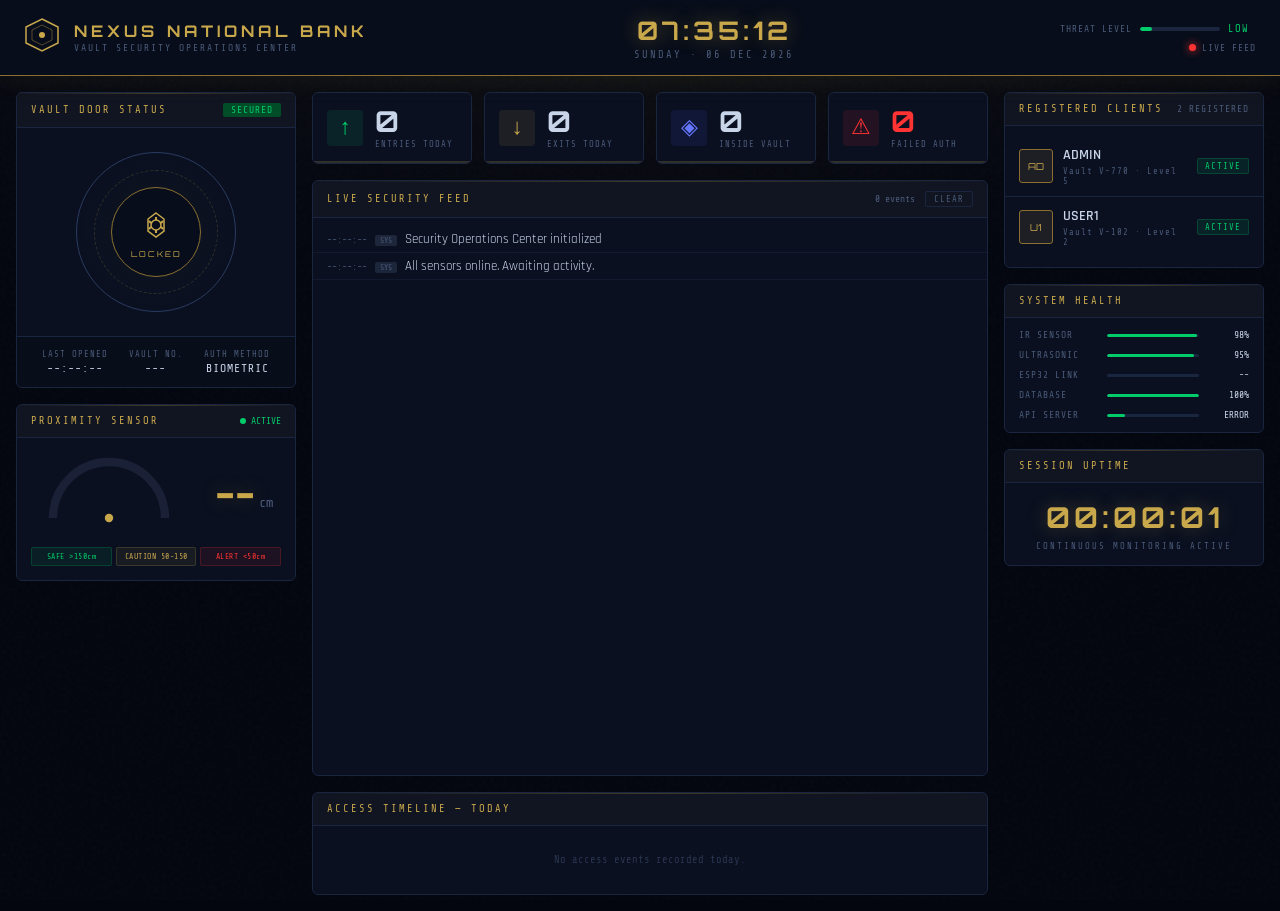
==== templates/index.html @ a5b6f678 "code after the all working" ====
<!-- <!DOCTYPE html>
<html lang="en">
<head>
  <meta charset="UTF-8">
  <meta name="viewport" content="width=device-width, initial-scale=1.0, maximum-scale=1.0, user-scalable=no">
  <title>Vault Security Terminal</title>
  <link rel="stylesheet" href="/static/style.css">
</head>
<body>
  <header>
    <h1>VAULT-OS SECURITY SYSTEM</h1>
    <div class="status-indicator" id="sysStatus">SYSTEM SECURE</div>
  </header>
  
  <div class="main-container">
    <div class="radar-box">
      <div class="radar-text">APPROACH DISTANCE</div>
      <div class="distance-display" id="distance">-- cm</div>
      <div class="radar-line"></div>
    </div>

    <div class="log-container">
      <div class="log-header">LIVE SECURITY LOG</div>
      <div class="log-window" id="logWindow">
        <p class="log-entry system">[SYSTEM] Terminal initialized...</p>
        <p class="log-entry system">[SYSTEM] Awaiting biometric input...</p>
      </div>
    </div>
  </div>

  <div id="authModal" class="modal">
    <div class="modal-content" id="modalBox">
      <div class="scan-line"></div>
      <h2 class="alert-text">BIOMETRIC TRIGGERED</h2>
      <p class="sub-text">IDENTITY VERIFICATION REQUIRED</p>
      <input type="text" id="clientId" placeholder="CLIENT ID" autocomplete="off">
      <input type="password" id="clientPass" placeholder="PASSWORD" autocomplete="off">
      <button onclick="attemptLogin()" id="authBtn">AUTHORIZE</button>
      <div id="statusMsg" class="msg"></div>
    </div>
  </div>

  <script src="/static/script.js"></script>
</body>
</html> -->

<!DOCTYPE html>
<html lang="en">
<head>
  <meta charset="UTF-8">
  <meta name="viewport" content="width=device-width, initial-scale=1.0, maximum-scale=1.0, user-scalable=no">
  <title>NEXUS VAULT — Security Operations Center</title>
  <link rel="preconnect" href="https://fonts.googleapis.com">
  <link href="https://fonts.googleapis.com/css2?family=Share+Tech+Mono&family=Rajdhani:wght@400;500;600;700&family=Orbitron:wght@400;700;900&display=swap" rel="stylesheet">
  <link rel="stylesheet" href="/static/style.css">
</head>
<body>
  <div class="noise-overlay"></div>

  <header>
    <div class="header-left">
      <div class="logo-mark">
        <svg width="36" height="36" viewBox="0 0 36 36"><polygon points="18,2 34,10 34,26 18,34 2,26 2,10" fill="none" stroke="#c9a84c" stroke-width="1.5"/><polygon points="18,8 28,13 28,23 18,28 8,23 8,13" fill="none" stroke="#c9a84c" stroke-width="0.8" opacity="0.5"/><circle cx="18" cy="18" r="3" fill="#c9a84c"/></svg>
      </div>
      <div>
        <div class="bank-name">NEXUS NATIONAL BANK</div>
        <div class="system-label">VAULT SECURITY OPERATIONS CENTER</div>
      </div>
    </div>
    <div class="header-center">
      <div class="clock-display" id="clockDisplay">00:00:00</div>
      <div class="date-display" id="dateDisplay">---</div>
    </div>
    <div class="header-right">
      <div class="threat-level">
        <span class="threat-label">THREAT LEVEL</span>
        <div class="threat-bar">
          <div class="threat-fill" id="threatFill"></div>
        </div>
        <span class="threat-text" id="threatText">LOW</span>
      </div>
      <div class="connection-status">
        <span class="conn-dot" id="connDot"></span>
        <span class="conn-label">LIVE FEED</span>
      </div>
    </div>
  </header>

  <div class="grid-layout">

    <!-- LEFT COLUMN -->
    <div class="left-col">

      <!-- Vault Door Status -->
      <div class="panel vault-status-panel">
        <div class="panel-header">
          <span class="panel-title">VAULT DOOR STATUS</span>
          <span class="panel-badge" id="vaultBadge">SECURED</span>
        </div>
        <div class="vault-visual">
          <div class="vault-ring outer-ring">
            <div class="vault-ring mid-ring">
              <div class="vault-ring inner-ring">
                <div class="vault-core" id="vaultCore">
                  <svg width="40" height="40" viewBox="0 0 40 40" id="vaultIcon">
                    <path d="M20 8 L28 14 L28 26 L20 32 L12 26 L12 14 Z" fill="none" stroke="currentColor" stroke-width="1.5"/>
                    <circle cx="20" cy="20" r="5" fill="none" stroke="currentColor" stroke-width="1.5"/>
                    <line x1="20" y1="15" x2="20" y2="12" stroke="currentColor" stroke-width="2"/>
                    <line x1="25" y1="18" x2="27" y2="16" stroke="currentColor" stroke-width="2"/>
                    <line x1="25" y1="22" x2="27" y2="24" stroke="currentColor" stroke-width="2"/>
                    <line x1="20" y1="25" x2="20" y2="28" stroke="currentColor" stroke-width="2"/>
                    <line x1="15" y1="22" x2="13" y2="24" stroke="currentColor" stroke-width="2"/>
                    <line x1="15" y1="18" x2="13" y2="16" stroke="currentColor" stroke-width="2"/>
                  </svg>
                  <div class="vault-status-text" id="vaultStatusText">LOCKED</div>
                </div>
              </div>
            </div>
          </div>
        </div>
        <div class="vault-detail-row">
          <div class="vault-detail">
            <span class="vd-label">LAST OPENED</span>
            <span class="vd-value" id="lastOpened">--:--:--</span>
          </div>
          <div class="vault-detail">
            <span class="vd-label">VAULT NO.</span>
            <span class="vd-value" id="vaultNo">---</span>
          </div>
          <div class="vault-detail">
            <span class="vd-label">AUTH METHOD</span>
            <span class="vd-value">BIOMETRIC</span>
          </div>
        </div>
      </div>

      <!-- Proximity Sensor -->
      <div class="panel proximity-panel">
        <div class="panel-header">
          <span class="panel-title">PROXIMITY SENSOR</span>
          <span class="sensor-live"><span class="pulse-dot"></span>ACTIVE</span>
        </div>
        <div class="proximity-display">
          <div class="proximity-arc-wrap">
            <svg viewBox="0 0 200 120" class="arc-svg">
              <defs>
                <linearGradient id="arcGrad" x1="0%" y1="0%" x2="100%" y2="0%">
                  <stop offset="0%" stop-color="#00ff88"/>
                  <stop offset="60%" stop-color="#c9a84c"/>
                  <stop offset="100%" stop-color="#ff3333"/>
                </linearGradient>
              </defs>
              <path d="M 20 100 A 80 80 0 0 1 180 100" fill="none" stroke="#1a2035" stroke-width="12"/>
              <path d="M 20 100 A 80 80 0 0 1 180 100" fill="none" stroke="url(#arcGrad)" stroke-width="12" stroke-dasharray="251" stroke-dashoffset="251" id="arcProgress" style="transition: stroke-dashoffset 0.5s ease;"/>
              <circle cx="100" cy="100" r="6" fill="#c9a84c" id="arcNeedle" style="transform-origin: 100px 100px; transform: rotate(-90deg); transition: transform 0.5s ease;"/>
            </svg>
          </div>
          <div class="distance-readout">
            <div class="dist-value" id="distance">--</div>
            <div class="dist-unit">cm</div>
          </div>
        </div>
        <div class="proximity-zones">
          <div class="zone zone-safe">SAFE &gt;150cm</div>
          <div class="zone zone-caution">CAUTION 50-150</div>
          <div class="zone zone-alert">ALERT &lt;50cm</div>
        </div>
      </div>
    </div>

    <!-- CENTER COLUMN -->
    <div class="center-col">

      <!-- Stats Row -->
      <div class="stats-row">
        <div class="stat-card">
          <div class="stat-icon entry-icon">↑</div>
          <div class="stat-body">
            <div class="stat-value" id="entryCount">0</div>
            <div class="stat-label">ENTRIES TODAY</div>
          </div>
        </div>
        <div class="stat-card">
          <div class="stat-icon exit-icon">↓</div>
          <div class="stat-body">
            <div class="stat-value" id="exitCount">0</div>
            <div class="stat-label">EXITS TODAY</div>
          </div>
        </div>
        <div class="stat-card">
          <div class="stat-icon people-icon">◈</div>
          <div class="stat-body">
            <div class="stat-value" id="peopleInside">0</div>
            <div class="stat-label">INSIDE VAULT</div>
          </div>
        </div>
        <div class="stat-card">
          <div class="stat-icon attempt-icon">⚠</div>
          <div class="stat-body">
            <div class="stat-value alert-val" id="failedToday">0</div>
            <div class="stat-label">FAILED AUTH</div>
          </div>
        </div>
      </div>

      <!-- Live Security Log -->
      <div class="panel log-panel">
        <div class="panel-header">
          <span class="panel-title">LIVE SECURITY FEED</span>
          <div class="log-controls">
            <span class="log-count" id="logCount">0 events</span>
            <button class="clear-btn" onclick="clearLog()">CLEAR</button>
          </div>
        </div>
        <div class="log-window" id="logWindow">
          <div class="log-entry system">
            <span class="log-time">--:--:--</span>
            <span class="log-tag sys-tag">SYS</span>
            <span class="log-msg">Security Operations Center initialized</span>
          </div>
          <div class="log-entry system">
            <span class="log-time">--:--:--</span>
            <span class="log-tag sys-tag">SYS</span>
            <span class="log-msg">All sensors online. Awaiting activity.</span>
          </div>
        </div>
      </div>

      <!-- Activity Timeline -->
      <div class="panel timeline-panel">
        <div class="panel-header">
          <span class="panel-title">ACCESS TIMELINE — TODAY</span>
        </div>
        <div class="timeline" id="timeline">
          <div class="timeline-empty">No access events recorded today.</div>
        </div>
      </div>
    </div>

    <!-- RIGHT COLUMN -->
    <div class="right-col">

      <!-- Authorized Clients -->
      <div class="panel clients-panel">
        <div class="panel-header">
          <span class="panel-title">REGISTERED CLIENTS</span>
          <span class="online-count"><span id="onlineClients">2</span> REGISTERED</span>
        </div>
        <div class="client-list">
          <div class="client-row">
            <div class="client-avatar">AD</div>
            <div class="client-info">
              <div class="client-name">ADMIN</div>
              <div class="client-meta">Vault V-770 · Level 5</div>
            </div>
            <div class="client-status status-active">ACTIVE</div>
          </div>
          <div class="client-row">
            <div class="client-avatar">U1</div>
            <div class="client-info">
              <div class="client-name">USER1</div>
              <div class="client-meta">Vault V-102 · Level 2</div>
            </div>
            <div class="client-status status-active">ACTIVE</div>
          </div>
        </div>
      </div>

      <!-- System Health -->
      <div class="panel health-panel">
        <div class="panel-header">
          <span class="panel-title">SYSTEM HEALTH</span>
        </div>
        <div class="health-list">
          <div class="health-row">
            <span class="health-label">IR SENSOR</span>
            <div class="health-bar-wrap"><div class="health-bar" style="width:98%"></div></div>
            <span class="health-val">98%</span>
          </div>
          <div class="health-row">
            <span class="health-label">ULTRASONIC</span>
            <div class="health-bar-wrap"><div class="health-bar" style="width:95%"></div></div>
            <span class="health-val">95%</span>
          </div>
          <div class="health-row">
            <span class="health-label">ESP32 LINK</span>
            <div class="health-bar-wrap"><div class="health-bar" id="esp32Bar" style="width:0%"></div></div>
            <span class="health-val" id="esp32Val">--</span>
          </div>
          <div class="health-row">
            <span class="health-label">DATABASE</span>
            <div class="health-bar-wrap"><div class="health-bar" style="width:100%"></div></div>
            <span class="health-val">100%</span>
          </div>
          <div class="health-row">
            <span class="health-label">API SERVER</span>
            <div class="health-bar-wrap"><div class="health-bar" id="apiBar" style="width:100%"></div></div>
            <span class="health-val" id="apiVal">ONLINE</span>
          </div>
        </div>
      </div>

      <!-- Uptime -->
      <div class="panel uptime-panel">
        <div class="panel-header">
          <span class="panel-title">SESSION UPTIME</span>
        </div>
        <div class="uptime-display" id="uptimeDisplay">00:00:00</div>
        <div class="uptime-sub">CONTINUOUS MONITORING ACTIVE</div>
      </div>
    </div>
  </div>

  <!-- AUTH MODAL -->
  <div id="authModal" class="modal-overlay">
    <div class="modal-frame" id="modalBox">
      <div class="modal-scan-bar"></div>
      <div class="modal-header-strip">
        <svg width="20" height="20" viewBox="0 0 20 20"><polygon points="10,1 19,5.5 19,14.5 10,19 1,14.5 1,5.5" fill="none" stroke="#ff3333" stroke-width="1"/></svg>
        <span>NEXUS SECURITY — IDENTITY VERIFICATION</span>
      </div>
      <div class="modal-body">
        <div class="biometric-icon" id="biometricIcon">
          <svg width="64" height="64" viewBox="0 0 64 64">
            <circle cx="32" cy="20" r="10" fill="none" stroke="#ff3333" stroke-width="1.5"/>
            <path d="M12 56 Q12 40 32 40 Q52 40 52 56" fill="none" stroke="#ff3333" stroke-width="1.5"/>
            <circle cx="32" cy="20" r="3" fill="#ff3333" opacity="0.5"/>
            <path d="M18 8 Q32 2 46 8" fill="none" stroke="#ff3333" stroke-width="1" stroke-dasharray="3,2" opacity="0.6"/>
          </svg>
          <div class="biometric-pulse"></div>
        </div>
        <h2 class="modal-title">BIOMETRIC ALERT</h2>
        <p class="modal-subtitle">UNAUTHORIZED PROXIMITY DETECTED<br>CREDENTIAL VERIFICATION REQUIRED</p>
        <div class="input-group">
          <label class="input-label">CLIENT IDENTIFIER</label>
          <input type="text" id="clientId" placeholder="Enter your ID" autocomplete="off" class="auth-input">
        </div>
        <div class="input-group">
          <label class="input-label">SECURITY PASSPHRASE</label>
          <input type="password" id="clientPass" placeholder="Enter password" autocomplete="off" class="auth-input">
        </div>
        <button onclick="attemptLogin()" id="authBtn" class="auth-btn">
          <span id="authBtnText">AUTHORIZE ACCESS</span>
        </button>
        <div id="statusMsg" class="status-msg"></div>
        <div class="attempt-indicator" id="attemptIndicator">
          <span class="attempt-pip active"></span>
          <span class="attempt-pip active"></span>
          <span class="attempt-pip active"></span>
        </div>
      </div>
    </div>
  </div>

  <script src="/static/script.js"></script>
</body>
</html>
---- static/style.css ----
/* :root { --bg: #050914; --panel: #0d1527; --accent: #00ff88; --alert: #ff3333; --text: #e2e8f0; --dim: #64748b; }
body { margin: 0; background-color: var(--bg); color: var(--text); font-family: 'Courier New', Courier, monospace; overflow-x: hidden; }

header { border-bottom: 1px solid var(--accent); padding: 15px; text-align: center; background: #000; box-shadow: 0 0 15px rgba(0,255,136,0.2); }
h1 { color: var(--accent); margin: 0; font-size: 1.2rem; letter-spacing: 3px; }
.status-indicator { font-size: 0.8rem; color: var(--accent); margin-top: 5px; font-weight: bold; }

.main-container { padding: 20px; display: flex; flex-direction: column; gap: 20px; }

.radar-box { background: var(--panel); border: 1px solid #1e293b; border-radius: 8px; padding: 20px; text-align: center; position: relative; overflow: hidden; }
.radar-text { color: var(--dim); font-size: 0.9rem; letter-spacing: 2px; }
.distance-display { font-size: 3rem; color: #fff; text-shadow: 0 0 10px var(--accent); margin: 10px 0; font-weight: bold; }
.radar-line { width: 100%; height: 2px; background: var(--accent); position: absolute; bottom: 0; left: 0; opacity: 0.5; animation: scan 2s linear infinite; }
@keyframes scan { 0% { transform: translateY(-100px); opacity: 0; } 50% { opacity: 0.8; } 100% { transform: translateY(0); opacity: 0; } }

.log-container { background: #000; border: 1px solid #1e293b; border-radius: 8px; display: flex; flex-direction: column; height: 250px; }
.log-header { background: #1e293b; padding: 10px; font-size: 0.8rem; font-weight: bold; color: #fff; letter-spacing: 1px; }
.log-window { padding: 10px; overflow-y: auto; flex-grow: 1; font-size: 0.85rem; display: flex; flex-direction: column; gap: 5px; scroll-behavior: smooth; }
.log-entry { margin: 0; }
.log-entry.system { color: var(--dim); }
.log-entry.alert { color: var(--alert); }
.log-entry.success { color: var(--accent); }

.modal { display: none; position: fixed; top: 0; left: 0; width: 100%; height: 100%; background: rgba(5, 9, 20, 0.95); z-index: 100; backdrop-filter: blur(8px); }
.modal-content { position: absolute; top: 50%; left: 50%; transform: translate(-50%, -50%); width: 85%; max-width: 350px; background: var(--panel); padding: 30px; border: 1px solid var(--alert); box-shadow: 0 0 30px rgba(255, 51, 51, 0.3); text-align: center; overflow: hidden; }
.scan-line { width: 100%; height: 5px; background: var(--alert); position: absolute; top: 0; left: 0; opacity: 0.5; animation: scan 3s linear infinite; }

.alert-text { color: var(--alert); margin-top: 0; letter-spacing: 2px; }
.sub-text { color: var(--dim); font-size: 0.8rem; margin-bottom: 20px; }

input { width: 90%; padding: 12px; margin: 8px 0; background: #000; color: var(--accent); border: 1px solid var(--dim); font-family: inherit; text-align: center; letter-spacing: 2px; }
input:focus { outline: none; border-color: var(--accent); box-shadow: 0 0 10px rgba(0,255,136,0.3); }
button { width: 100%; padding: 15px; margin-top: 15px; background: var(--alert); color: #fff; border: none; font-family: inherit; font-weight: bold; font-size: 1.1rem; cursor: pointer; letter-spacing: 2px; transition: 0.2s; }
button:active { transform: scale(0.98); }
.msg { margin-top: 15px; font-weight: bold; font-size: 0.9rem; min-height: 20px; } */
@import url('https://fonts.googleapis.com/css2?family=Share+Tech+Mono&family=Rajdhani:wght@400;500;600;700&family=Orbitron:wght@400;700;900&display=swap');

:root {
  --bg: #03060f;
  --bg2: #070d1a;
  --panel: #0a1020;
  --panel-border: #1a2540;
  --panel-border-bright: #2a3a60;
  --gold: #c9a84c;
  --gold-dim: #8a6f30;
  --gold-glow: rgba(201,168,76,0.15);
  --green: #00cc6a;
  --green-dim: #004d28;
  --red: #ff3333;
  --red-dim: #4d0f0f;
  --text: #c8d4e8;
  --text-dim: #4a5a78;
  --text-muted: #2a3550;
  --mono: 'Share Tech Mono', monospace;
  --display: 'Orbitron', sans-serif;
  --ui: 'Rajdhani', sans-serif;
}

* { box-sizing: border-box; margin: 0; padding: 0; }

body {
  background: var(--bg);
  color: var(--text);
  font-family: var(--ui);
  font-size: 14px;
  min-height: 100vh;
  overflow-x: hidden;
  background-image:
    radial-gradient(ellipse 60% 40% at 50% 0%, rgba(201,168,76,0.04) 0%, transparent 70%),
    linear-gradient(180deg, rgba(201,168,76,0.02) 0%, transparent 30%);
}

.noise-overlay {
  position: fixed; top: 0; left: 0; width: 100%; height: 100%;
  pointer-events: none; z-index: 0; opacity: 0.025;
  background-image: url("data:image/svg+xml,%3Csvg viewBox='0 0 256 256' xmlns='http://www.w3.org/2000/svg'%3E%3Cfilter id='n'%3E%3CfeTurbulence type='fractalNoise' baseFrequency='0.9' numOctaves='4'/%3E%3C/filter%3E%3Crect width='100%25' height='100%25' filter='url(%23n)'/%3E%3C/svg%3E");
}

/* ===== HEADER ===== */
header {
  display: flex; align-items: center; justify-content: space-between;
  padding: 14px 24px;
  background: var(--bg2);
  border-bottom: 1px solid var(--gold-dim);
  position: relative; z-index: 10;
  box-shadow: 0 1px 30px rgba(201,168,76,0.1);
}

.header-left { display: flex; align-items: center; gap: 14px; }

.logo-mark { flex-shrink: 0; }

.bank-name {
  font-family: var(--display);
  font-size: 1rem; font-weight: 700;
  color: var(--gold);
  letter-spacing: 4px;
  line-height: 1.2;
}
.system-label {
  font-family: var(--mono);
  font-size: 0.6rem;
  color: var(--text-dim);
  letter-spacing: 2px;
  margin-top: 2px;
}

.header-center { text-align: center; }
.clock-display {
  font-family: var(--display);
  font-size: 1.6rem; font-weight: 700;
  color: var(--gold);
  letter-spacing: 4px;
  text-shadow: 0 0 20px rgba(201,168,76,0.4);
}
.date-display {
  font-family: var(--mono);
  font-size: 0.65rem; color: var(--text-dim);
  letter-spacing: 2px; margin-top: 3px;
}

.header-right { display: flex; flex-direction: column; align-items: flex-end; gap: 8px; }

.threat-level { display: flex; align-items: center; gap: 8px; }
.threat-label { font-family: var(--mono); font-size: 0.6rem; color: var(--text-dim); letter-spacing: 1px; }
.threat-bar { width: 80px; height: 4px; background: var(--panel-border); border-radius: 2px; overflow: hidden; }
.threat-fill { height: 100%; width: 15%; background: var(--green); border-radius: 2px; transition: width 1s ease, background 1s ease; }
.threat-text { font-family: var(--mono); font-size: 0.65rem; color: var(--green); letter-spacing: 1px; width: 28px; }

.connection-status { display: flex; align-items: center; gap: 6px; }
.conn-dot {
  width: 7px; height: 7px; border-radius: 50%; background: var(--green);
  box-shadow: 0 0 8px var(--green);
  animation: connPulse 2s infinite;
}
.conn-label { font-family: var(--mono); font-size: 0.6rem; color: var(--text-dim); letter-spacing: 1px; }
@keyframes connPulse { 0%,100%{opacity:1} 50%{opacity:0.4} }

/* ===== GRID LAYOUT ===== */
.grid-layout {
  display: grid;
  grid-template-columns: 280px 1fr 260px;
  grid-template-areas: "left center right";
  gap: 16px;
  padding: 16px;
  min-height: calc(100vh - 65px);
  position: relative; z-index: 1;
}
.left-col { grid-area: left; display: flex; flex-direction: column; gap: 16px; }
.center-col { grid-area: center; display: flex; flex-direction: column; gap: 16px; }
.right-col { grid-area: right; display: flex; flex-direction: column; gap: 16px; }

/* ===== PANEL BASE ===== */
.panel {
  background: var(--panel);
  border: 1px solid var(--panel-border);
  border-radius: 6px;
  overflow: hidden;
  position: relative;
}
.panel::before {
  content: '';
  position: absolute; top: 0; left: 0; right: 0; height: 1px;
  background: linear-gradient(90deg, transparent, var(--gold-dim), transparent);
  opacity: 0.4;
}

.panel-header {
  display: flex; align-items: center; justify-content: space-between;
  padding: 10px 14px;
  border-bottom: 1px solid var(--panel-border);
  background: rgba(201,168,76,0.03);
}
.panel-title {
  font-family: var(--mono);
  font-size: 0.65rem; color: var(--gold);
  letter-spacing: 2px; font-weight: 400;
}
.panel-badge {
  font-family: var(--mono); font-size: 0.6rem;
  padding: 2px 8px; border-radius: 2px;
  background: var(--green-dim); color: var(--green);
  letter-spacing: 1px;
  transition: background 0.5s, color 0.5s;
}
.panel-badge.open { background: rgba(201,168,76,0.15); color: var(--gold); }
.panel-badge.alert { background: var(--red-dim); color: var(--red); }

/* ===== VAULT STATUS ===== */
.vault-status-panel { }

.vault-visual {
  display: flex; align-items: center; justify-content: center;
  padding: 24px 0;
}
.vault-ring {
  display: flex; align-items: center; justify-content: center;
  border-radius: 50%;
  position: relative;
}
.outer-ring {
  width: 160px; height: 160px;
  border: 1px solid var(--panel-border-bright);
  animation: rotate 30s linear infinite;
  background: radial-gradient(circle, rgba(201,168,76,0.03) 0%, transparent 70%);
}
.mid-ring {
  width: 124px; height: 124px;
  border: 1px dashed rgba(201,168,76,0.2);
  animation: rotate 20s linear infinite reverse;
}
.inner-ring {
  width: 90px; height: 90px;
  border: 1px solid var(--gold-dim);
  background: var(--bg2);
}
.vault-core {
  width: 86px; height: 86px;
  display: flex; flex-direction: column;
  align-items: center; justify-content: center;
  border-radius: 50%; gap: 4px;
  color: var(--gold);
  transition: color 0.5s;
}
.vault-core.unlocked { color: var(--green); }
.vault-core.unlocked ~ .mid-ring { border-color: rgba(0,204,106,0.3); }

.vault-status-text {
  font-family: var(--display); font-size: 0.5rem;
  letter-spacing: 2px; color: inherit;
}

@keyframes rotate { from{transform:rotate(0deg)} to{transform:rotate(360deg)} }

.vault-detail-row {
  display: flex; justify-content: space-around;
  padding: 12px 14px;
  border-top: 1px solid var(--panel-border);
  background: rgba(0,0,0,0.2);
}
.vault-detail { display: flex; flex-direction: column; align-items: center; gap: 3px; }
.vd-label { font-family: var(--mono); font-size: 0.55rem; color: var(--text-dim); letter-spacing: 1px; }
.vd-value { font-family: var(--mono); font-size: 0.72rem; color: var(--text); letter-spacing: 1px; }

/* ===== PROXIMITY ===== */
.sensor-live {
  display: flex; align-items: center; gap: 5px;
  font-family: var(--mono); font-size: 0.6rem; color: var(--green);
}
.pulse-dot {
  width: 6px; height: 6px; border-radius: 50%;
  background: var(--green);
  animation: connPulse 1.5s infinite;
}

.proximity-display {
  display: flex; align-items: center; justify-content: center;
  padding: 10px 14px 0;
  gap: 16px;
}
.proximity-arc-wrap { flex: 1; max-width: 140px; }
.arc-svg { width: 100%; }

.distance-readout {
  display: flex; align-items: baseline; gap: 4px;
}
.dist-value {
  font-family: var(--display); font-size: 2.4rem; font-weight: 700;
  color: var(--gold);
  text-shadow: 0 0 20px rgba(201,168,76,0.3);
  line-height: 1;
  min-width: 60px; text-align: right;
}
.dist-unit {
  font-family: var(--mono); font-size: 0.85rem; color: var(--text-dim);
}

.proximity-zones {
  display: flex; justify-content: space-between;
  padding: 10px 14px 14px;
  gap: 4px;
}
.zone {
  flex: 1; text-align: center;
  font-family: var(--mono); font-size: 0.5rem;
  padding: 4px 2px; border-radius: 2px;
  letter-spacing: 0.5px;
}
.zone-safe { background: rgba(0,204,106,0.08); color: #00cc6a; border: 1px solid rgba(0,204,106,0.2); }
.zone-caution { background: rgba(201,168,76,0.08); color: var(--gold); border: 1px solid rgba(201,168,76,0.2); }
.zone-alert { background: rgba(255,51,51,0.08); color: var(--red); border: 1px solid rgba(255,51,51,0.2); }

/* ===== STATS ROW ===== */
.stats-row {
  display: grid; grid-template-columns: repeat(4, 1fr); gap: 12px;
}
.stat-card {
  background: var(--panel);
  border: 1px solid var(--panel-border);
  border-radius: 6px;
  padding: 14px;
  display: flex; align-items: center; gap: 12px;
  position: relative; overflow: hidden;
  transition: border-color 0.3s;
}
.stat-card::after {
  content: ''; position: absolute; bottom: 0; left: 0; right: 0; height: 2px;
  background: var(--gold); opacity: 0.2;
}
.stat-icon {
  font-size: 1.4rem; line-height: 1;
  width: 36px; height: 36px;
  display: flex; align-items: center; justify-content: center;
  border-radius: 4px;
  flex-shrink: 0;
}
.entry-icon { background: rgba(0,204,106,0.1); color: var(--green); }
.exit-icon { background: rgba(201,168,76,0.1); color: var(--gold); }
.people-icon { background: rgba(74,90,255,0.1); color: #6677ff; }
.attempt-icon { background: rgba(255,51,51,0.1); color: var(--red); }

.stat-value {
  font-family: var(--display); font-size: 1.8rem; font-weight: 700;
  color: var(--text); line-height: 1;
  transition: color 0.3s;
}
.stat-value.alert-val { color: var(--red); }
.stat-label {
  font-family: var(--mono); font-size: 0.55rem;
  color: var(--text-dim); letter-spacing: 1px;
  margin-top: 3px;
}

/* ===== LOG ===== */
.log-panel { flex: 1; }
.log-controls { display: flex; align-items: center; gap: 10px; }
.log-count { font-family: var(--mono); font-size: 0.6rem; color: var(--text-dim); }
.clear-btn {
  font-family: var(--mono); font-size: 0.55rem;
  background: none; border: 1px solid var(--panel-border);
  color: var(--text-dim); padding: 2px 8px; cursor: pointer;
  letter-spacing: 1px; border-radius: 2px;
  transition: border-color 0.2s, color 0.2s;
}
.clear-btn:hover { border-color: var(--gold-dim); color: var(--gold); }

.log-window {
  height: 240px; overflow-y: auto;
  padding: 8px 0;
  scrollbar-width: thin; scrollbar-color: var(--panel-border) transparent;
}
.log-entry {
  display: flex; align-items: baseline; gap: 8px;
  padding: 5px 14px;
  border-bottom: 1px solid rgba(26,37,64,0.5);
  animation: fadeIn 0.3s ease;
}
.log-entry:hover { background: rgba(201,168,76,0.03); }
.log-time { font-family: var(--mono); font-size: 0.6rem; color: var(--text-dim); flex-shrink: 0; }
.log-tag {
  font-family: var(--mono); font-size: 0.5rem;
  padding: 1px 5px; border-radius: 2px; flex-shrink: 0;
}
.sys-tag { background: rgba(74,90,120,0.3); color: var(--text-dim); }
.alert-tag { background: rgba(255,51,51,0.15); color: var(--red); }
.success-tag { background: rgba(0,204,106,0.15); color: var(--green); }
.motion-tag { background: rgba(201,168,76,0.15); color: var(--gold); }
.log-msg { font-family: var(--ui); font-size: 0.8rem; color: var(--text); font-weight: 400; }
.log-entry.alert .log-msg { color: #ff6666; }
.log-entry.success .log-msg { color: #44ddaa; }

@keyframes fadeIn { from{opacity:0;transform:translateY(-4px)} to{opacity:1;transform:translateY(0)} }

/* ===== TIMELINE ===== */
.timeline-panel {}
.timeline {
  padding: 12px 14px;
  max-height: 120px; overflow-y: auto;
  scrollbar-width: thin; scrollbar-color: var(--panel-border) transparent;
}
.timeline-empty { font-family: var(--mono); font-size: 0.65rem; color: var(--text-muted); text-align: center; padding: 16px 0; }
.timeline-item {
  display: flex; align-items: center; gap: 10px;
  padding: 6px 0;
  border-bottom: 1px solid var(--panel-border);
  animation: fadeIn 0.3s ease;
}
.timeline-dot {
  width: 8px; height: 8px; border-radius: 50%; flex-shrink: 0;
}
.tl-success .timeline-dot { background: var(--green); box-shadow: 0 0 6px var(--green); }
.tl-fail .timeline-dot { background: var(--red); box-shadow: 0 0 6px var(--red); }
.tl-time { font-family: var(--mono); font-size: 0.6rem; color: var(--text-dim); flex-shrink: 0; }
.tl-user { font-family: var(--ui); font-size: 0.8rem; font-weight: 600; color: var(--text); flex: 1; }
.tl-vault { font-family: var(--mono); font-size: 0.6rem; color: var(--gold); }

/* ===== CLIENTS ===== */
.online-count { font-family: var(--mono); font-size: 0.6rem; color: var(--text-dim); letter-spacing: 1px; }
.client-list { padding: 10px 0; }
.client-row {
  display: flex; align-items: center; gap: 10px;
  padding: 10px 14px;
  border-bottom: 1px solid var(--panel-border);
}
.client-row:last-child { border-bottom: none; }
.client-avatar {
  width: 34px; height: 34px; border-radius: 3px;
  background: rgba(201,168,76,0.1);
  border: 1px solid var(--gold-dim);
  display: flex; align-items: center; justify-content: center;
  font-family: var(--display); font-size: 0.6rem; color: var(--gold);
  flex-shrink: 0;
}
.client-name { font-family: var(--ui); font-size: 0.85rem; font-weight: 600; color: var(--text); }
.client-meta { font-family: var(--mono); font-size: 0.55rem; color: var(--text-dim); letter-spacing: 1px; margin-top: 2px; }
.client-status {
  font-family: var(--mono); font-size: 0.55rem;
  padding: 2px 7px; border-radius: 2px; margin-left: auto;
  letter-spacing: 1px;
}
.status-active { background: rgba(0,204,106,0.1); color: var(--green); border: 1px solid rgba(0,204,106,0.2); }

/* ===== HEALTH ===== */
.health-list { padding: 12px 14px; display: flex; flex-direction: column; gap: 10px; }
.health-row { display: flex; align-items: center; gap: 8px; }
.health-label { font-family: var(--mono); font-size: 0.6rem; color: var(--text-dim); letter-spacing: 1px; width: 80px; flex-shrink: 0; }
.health-bar-wrap { flex: 1; height: 3px; background: var(--panel-border); border-radius: 2px; overflow: hidden; }
.health-bar { height: 100%; background: var(--green); border-radius: 2px; transition: width 1s ease; }
.health-val { font-family: var(--mono); font-size: 0.6rem; color: var(--text); width: 42px; text-align: right; }

/* ===== UPTIME ===== */
.uptime-panel { padding-bottom: 14px; }
.uptime-display {
  font-family: var(--display); font-size: 1.8rem; font-weight: 700;
  color: var(--gold); text-align: center;
  padding: 16px 14px 6px;
  text-shadow: 0 0 20px rgba(201,168,76,0.3);
  letter-spacing: 4px;
}
.uptime-sub {
  font-family: var(--mono); font-size: 0.55rem;
  color: var(--text-dim); text-align: center;
  letter-spacing: 2px;
}

/* ===== MODAL ===== */
.modal-overlay {
  display: none;
  position: fixed; top: 0; left: 0; width: 100%; height: 100%;
  background: rgba(3,6,15,0.92);
  z-index: 1000;
  backdrop-filter: blur(6px);
  align-items: center; justify-content: center;
}
.modal-overlay.active { display: flex; }

.modal-frame {
  width: 90%; max-width: 400px;
  background: var(--bg2);
  border: 1px solid var(--red);
  border-radius: 4px;
  overflow: hidden;
  box-shadow: 0 0 60px rgba(255,51,51,0.2), 0 0 120px rgba(255,51,51,0.08);
  animation: modalIn 0.3s ease;
  position: relative;
}
@keyframes modalIn { from{transform:scale(0.95) translateY(10px);opacity:0} to{transform:scale(1) translateY(0);opacity:1} }

.modal-scan-bar {
  height: 3px; width: 100%;
  background: linear-gradient(90deg, transparent, var(--red), transparent);
  animation: scanAnim 3s linear infinite;
  background-size: 200% 100%;
}
@keyframes scanAnim { 0%{background-position:200% 0} 100%{background-position:-200% 0} }

.modal-header-strip {
  display: flex; align-items: center; gap: 8px;
  padding: 8px 16px;
  background: rgba(255,51,51,0.08);
  border-bottom: 1px solid rgba(255,51,51,0.2);
  font-family: var(--mono); font-size: 0.6rem;
  color: var(--red); letter-spacing: 2px;
}

.modal-body { padding: 24px; }

.biometric-icon {
  position: relative; width: 80px; height: 80px;
  margin: 0 auto 20px;
  display: flex; align-items: center; justify-content: center;
}
.biometric-pulse {
  position: absolute; top: 0; left: 0; right: 0; bottom: 0;
  border-radius: 50%; border: 1px solid var(--red);
  animation: pulseBio 2s infinite;
}
@keyframes pulseBio { 0%{transform:scale(0.9);opacity:0.8} 50%{transform:scale(1.15);opacity:0.2} 100%{transform:scale(0.9);opacity:0.8} }

.modal-title {
  font-family: var(--display); font-size: 1.1rem; font-weight: 700;
  color: var(--red); text-align: center;
  letter-spacing: 4px; margin-bottom: 6px;
}
.modal-subtitle {
  font-family: var(--mono); font-size: 0.6rem;
  color: var(--text-dim); text-align: center;
  letter-spacing: 1px; line-height: 1.8; margin-bottom: 24px;
}

.input-group { margin-bottom: 14px; }
.input-label {
  display: block;
  font-family: var(--mono); font-size: 0.58rem;
  color: var(--text-dim); letter-spacing: 2px;
  margin-bottom: 5px;
}
.auth-input {
  width: 100%; padding: 11px 14px;
  background: rgba(0,0,0,0.5);
  border: 1px solid var(--panel-border-bright);
  color: var(--text);
  font-family: var(--mono); font-size: 0.85rem;
  letter-spacing: 2px;
  border-radius: 3px;
  transition: border-color 0.2s, box-shadow 0.2s;
  outline: none;
}
.auth-input:focus {
  border-color: var(--gold-dim);
  box-shadow: 0 0 12px rgba(201,168,76,0.1);
  color: var(--gold);
}
.auth-input::placeholder { color: var(--text-muted); letter-spacing: 1px; }

.auth-btn {
  width: 100%; padding: 14px;
  background: rgba(255,51,51,0.12);
  border: 1px solid var(--red);
  color: var(--red);
  font-family: var(--display); font-size: 0.8rem; font-weight: 700;
  letter-spacing: 4px;
  cursor: pointer; margin-top: 6px;
  border-radius: 3px;
  transition: background 0.2s, color 0.2s, box-shadow 0.2s;
}
.auth-btn:hover {
  background: rgba(255,51,51,0.2);
  box-shadow: 0 0 20px rgba(255,51,51,0.2);
}
.auth-btn:active { transform: scale(0.99); }
.auth-btn:disabled { opacity: 0.5; cursor: not-allowed; }

.status-msg {
  text-align: center; min-height: 22px;
  font-family: var(--mono); font-size: 0.7rem;
  color: var(--red); letter-spacing: 1px;
  padding: 8px 0 4px;
}

.attempt-indicator {
  display: flex; justify-content: center; gap: 8px;
  padding-top: 4px;
}
.attempt-pip {
  width: 10px; height: 10px; border-radius: 50%;
  background: var(--green); border: 1px solid var(--green);
  transition: background 0.3s;
}
.attempt-pip.used { background: var(--red); border-color: var(--red); }
.attempt-pip.empty { background: transparent; border-color: var(--text-muted); }

/* ===== SUCCESS STATE ===== */
.modal-frame.success-state { border-color: var(--green); box-shadow: 0 0 60px rgba(0,204,106,0.2); }
.modal-frame.success-state .modal-scan-bar { background: linear-gradient(90deg, transparent, var(--green), transparent); }
.modal-frame.success-state .modal-header-strip { background: rgba(0,204,106,0.08); border-color: rgba(0,204,106,0.2); color: var(--green); }

.success-content { text-align: center; padding: 10px 0; }
.success-checkmark {
  width: 70px; height: 70px; border-radius: 50%;
  background: rgba(0,204,106,0.1);
  border: 2px solid var(--green);
  display: flex; align-items: center; justify-content: center;
  margin: 0 auto 20px;
  animation: successPop 0.4s ease;
}
@keyframes successPop { 0%{transform:scale(0)} 60%{transform:scale(1.15)} 100%{transform:scale(1)} }
.check-svg { color: var(--green); font-size: 2rem; }
.success-title {
  font-family: var(--display); font-size: 1.2rem; font-weight: 700;
  color: var(--green); letter-spacing: 4px; margin-bottom: 8px;
}
.success-vault-no {
  font-family: var(--display); font-size: 2rem; font-weight: 900;
  color: var(--gold); letter-spacing: 6px;
  margin: 14px 0;
  text-shadow: 0 0 20px rgba(201,168,76,0.4);
}
.success-sub {
  font-family: var(--mono); font-size: 0.65rem;
  color: var(--text-dim); letter-spacing: 2px; margin-bottom: 16px;
}
.countdown-bar-wrap {
  height: 3px; background: var(--panel-border);
  border-radius: 2px; overflow: hidden; margin-top: 20px;
}
.countdown-bar {
  height: 100%; background: var(--green);
  border-radius: 2px; width: 100%;
  transition: width linear;
}
.countdown-label {
  font-family: var(--mono); font-size: 0.58rem;
  color: var(--text-dim); text-align: center;
  margin-top: 8px; letter-spacing: 1px;
}

/* ===== RESPONSIVE ===== */
@media (max-width: 1100px) {
  .grid-layout { grid-template-columns: 260px 1fr; grid-template-areas: "left center" "right right"; }
  .right-col { grid-area: right; flex-direction: row; flex-wrap: wrap; }
  .right-col .panel { flex: 1; min-width: 200px; }
}
@media (max-width: 768px) {
  .grid-layout { grid-template-columns: 1fr; grid-template-areas: "center" "left" "right"; }
  .stats-row { grid-template-columns: repeat(2, 1fr); }
  .bank-name { font-size: 0.75rem; }
  .clock-display { font-size: 1.1rem; }
  header { flex-wrap: wrap; gap: 10px; }
}
---- static/style.css ----
/* :root { --bg: #050914; --panel: #0d1527; --accent: #00ff88; --alert: #ff3333; --text: #e2e8f0; --dim: #64748b; }
body { margin: 0; background-color: var(--bg); color: var(--text); font-family: 'Courier New', Courier, monospace; overflow-x: hidden; }

header { border-bottom: 1px solid var(--accent); padding: 15px; text-align: center; background: #000; box-shadow: 0 0 15px rgba(0,255,136,0.2); }
h1 { color: var(--accent); margin: 0; font-size: 1.2rem; letter-spacing: 3px; }
.status-indicator { font-size: 0.8rem; color: var(--accent); margin-top: 5px; font-weight: bold; }

.main-container { padding: 20px; display: flex; flex-direction: column; gap: 20px; }

.radar-box { background: var(--panel); border: 1px solid #1e293b; border-radius: 8px; padding: 20px; text-align: center; position: relative; overflow: hidden; }
.radar-text { color: var(--dim); font-size: 0.9rem; letter-spacing: 2px; }
.distance-display { font-size: 3rem; color: #fff; text-shadow: 0 0 10px var(--accent); margin: 10px 0; font-weight: bold; }
.radar-line { width: 100%; height: 2px; background: var(--accent); position: absolute; bottom: 0; left: 0; opacity: 0.5; animation: scan 2s linear infinite; }
@keyframes scan { 0% { transform: translateY(-100px); opacity: 0; } 50% { opacity: 0.8; } 100% { transform: translateY(0); opacity: 0; } }

.log-container { background: #000; border: 1px solid #1e293b; border-radius: 8px; display: flex; flex-direction: column; height: 250px; }
.log-header { background: #1e293b; padding: 10px; font-size: 0.8rem; font-weight: bold; color: #fff; letter-spacing: 1px; }
.log-window { padding: 10px; overflow-y: auto; flex-grow: 1; font-size: 0.85rem; display: flex; flex-direction: column; gap: 5px; scroll-behavior: smooth; }
.log-entry { margin: 0; }
.log-entry.system { color: var(--dim); }
.log-entry.alert { color: var(--alert); }
.log-entry.success { color: var(--accent); }

.modal { display: none; position: fixed; top: 0; left: 0; width: 100%; height: 100%; background: rgba(5, 9, 20, 0.95); z-index: 100; backdrop-filter: blur(8px); }
.modal-content { position: absolute; top: 50%; left: 50%; transform: translate(-50%, -50%); width: 85%; max-width: 350px; background: var(--panel); padding: 30px; border: 1px solid var(--alert); box-shadow: 0 0 30px rgba(255, 51, 51, 0.3); text-align: center; overflow: hidden; }
.scan-line { width: 100%; height: 5px; background: var(--alert); position: absolute; top: 0; left: 0; opacity: 0.5; animation: scan 3s linear infinite; }

.alert-text { color: var(--alert); margin-top: 0; letter-spacing: 2px; }
.sub-text { color: var(--dim); font-size: 0.8rem; margin-bottom: 20px; }

input { width: 90%; padding: 12px; margin: 8px 0; background: #000; color: var(--accent); border: 1px solid var(--dim); font-family: inherit; text-align: center; letter-spacing: 2px; }
input:focus { outline: none; border-color: var(--accent); box-shadow: 0 0 10px rgba(0,255,136,0.3); }
button { width: 100%; padding: 15px; margin-top: 15px; background: var(--alert); color: #fff; border: none; font-family: inherit; font-weight: bold; font-size: 1.1rem; cursor: pointer; letter-spacing: 2px; transition: 0.2s; }
button:active { transform: scale(0.98); }
.msg { margin-top: 15px; font-weight: bold; font-size: 0.9rem; min-height: 20px; } */
@import url('https://fonts.googleapis.com/css2?family=Share+Tech+Mono&family=Rajdhani:wght@400;500;600;700&family=Orbitron:wght@400;700;900&display=swap');

:root {
  --bg: #03060f;
  --bg2: #070d1a;
  --panel: #0a1020;
  --panel-border: #1a2540;
  --panel-border-bright: #2a3a60;
  --gold: #c9a84c;
  --gold-dim: #8a6f30;
  --gold-glow: rgba(201,168,76,0.15);
  --green: #00cc6a;
  --green-dim: #004d28;
  --red: #ff3333;
  --red-dim: #4d0f0f;
  --text: #c8d4e8;
  --text-dim: #4a5a78;
  --text-muted: #2a3550;
  --mono: 'Share Tech Mono', monospace;
  --display: 'Orbitron', sans-serif;
  --ui: 'Rajdhani', sans-serif;
}

* { box-sizing: border-box; margin: 0; padding: 0; }

body {
  background: var(--bg);
  color: var(--text);
  font-family: var(--ui);
  font-size: 14px;
  min-height: 100vh;
  overflow-x: hidden;
  background-image:
    radial-gradient(ellipse 60% 40% at 50% 0%, rgba(201,168,76,0.04) 0%, transparent 70%),
    linear-gradient(180deg, rgba(201,168,76,0.02) 0%, transparent 30%);
}

.noise-overlay {
  position: fixed; top: 0; left: 0; width: 100%; height: 100%;
  pointer-events: none; z-index: 0; opacity: 0.025;
  background-image: url("data:image/svg+xml,%3Csvg viewBox='0 0 256 256' xmlns='http://www.w3.org/2000/svg'%3E%3Cfilter id='n'%3E%3CfeTurbulence type='fractalNoise' baseFrequency='0.9' numOctaves='4'/%3E%3C/filter%3E%3Crect width='100%25' height='100%25' filter='url(%23n)'/%3E%3C/svg%3E");
}

/* ===== HEADER ===== */
header {
  display: flex; align-items: center; justify-content: space-between;
  padding: 14px 24px;
  background: var(--bg2);
  border-bottom: 1px solid var(--gold-dim);
  position: relative; z-index: 10;
  box-shadow: 0 1px 30px rgba(201,168,76,0.1);
}

.header-left { display: flex; align-items: center; gap: 14px; }

.logo-mark { flex-shrink: 0; }

.bank-name {
  font-family: var(--display);
  font-size: 1rem; font-weight: 700;
  color: var(--gold);
  letter-spacing: 4px;
  line-height: 1.2;
}
.system-label {
  font-family: var(--mono);
  font-size: 0.6rem;
  color: var(--text-dim);
  letter-spacing: 2px;
  margin-top: 2px;
}

.header-center { text-align: center; }
.clock-display {
  font-family: var(--display);
  font-size: 1.6rem; font-weight: 700;
  color: var(--gold);
  letter-spacing: 4px;
  text-shadow: 0 0 20px rgba(201,168,76,0.4);
}
.date-display {
  font-family: var(--mono);
  font-size: 0.65rem; color: var(--text-dim);
  letter-spacing: 2px; margin-top: 3px;
}

.header-right { display: flex; flex-direction: column; align-items: flex-end; gap: 8px; }

.threat-level { display: flex; align-items: center; gap: 8px; }
.threat-label { font-family: var(--mono); font-size: 0.6rem; color: var(--text-dim); letter-spacing: 1px; }
.threat-bar { width: 80px; height: 4px; background: var(--panel-border); border-radius: 2px; overflow: hidden; }
.threat-fill { height: 100%; width: 15%; background: var(--green); border-radius: 2px; transition: width 1s ease, background 1s ease; }
.threat-text { font-family: var(--mono); font-size: 0.65rem; color: var(--green); letter-spacing: 1px; width: 28px; }

.connection-status { display: flex; align-items: center; gap: 6px; }
.conn-dot {
  width: 7px; height: 7px; border-radius: 50%; background: var(--green);
  box-shadow: 0 0 8px var(--green);
  animation: connPulse 2s infinite;
}
.conn-label { font-family: var(--mono); font-size: 0.6rem; color: var(--text-dim); letter-spacing: 1px; }
@keyframes connPulse { 0%,100%{opacity:1} 50%{opacity:0.4} }

/* ===== GRID LAYOUT ===== */
.grid-layout {
  display: grid;
  grid-template-columns: 280px 1fr 260px;
  grid-template-areas: "left center right";
  gap: 16px;
  padding: 16px;
  min-height: calc(100vh - 65px);
  position: relative; z-index: 1;
}
.left-col { grid-area: left; display: flex; flex-direction: column; gap: 16px; }
.center-col { grid-area: center; display: flex; flex-direction: column; gap: 16px; }
.right-col { grid-area: right; display: flex; flex-direction: column; gap: 16px; }

/* ===== PANEL BASE ===== */
.panel {
  background: var(--panel);
  border: 1px solid var(--panel-border);
  border-radius: 6px;
  overflow: hidden;
  position: relative;
}
.panel::before {
  content: '';
  position: absolute; top: 0; left: 0; right: 0; height: 1px;
  background: linear-gradient(90deg, transparent, var(--gold-dim), transparent);
  opacity: 0.4;
}

.panel-header {
  display: flex; align-items: center; justify-content: space-between;
  padding: 10px 14px;
  border-bottom: 1px solid var(--panel-border);
  background: rgba(201,168,76,0.03);
}
.panel-title {
  font-family: var(--mono);
  font-size: 0.65rem; color: var(--gold);
  letter-spacing: 2px; font-weight: 400;
}
.panel-badge {
  font-family: var(--mono); font-size: 0.6rem;
  padding: 2px 8px; border-radius: 2px;
  background: var(--green-dim); color: var(--green);
  letter-spacing: 1px;
  transition: background 0.5s, color 0.5s;
}
.panel-badge.open { background: rgba(201,168,76,0.15); color: var(--gold); }
.panel-badge.alert { background: var(--red-dim); color: var(--red); }

/* ===== VAULT STATUS ===== */
.vault-status-panel { }

.vault-visual {
  display: flex; align-items: center; justify-content: center;
  padding: 24px 0;
}
.vault-ring {
  display: flex; align-items: center; justify-content: center;
  border-radius: 50%;
  position: relative;
}
.outer-ring {
  width: 160px; height: 160px;
  border: 1px solid var(--panel-border-bright);
  animation: rotate 30s linear infinite;
  background: radial-gradient(circle, rgba(201,168,76,0.03) 0%, transparent 70%);
}
.mid-ring {
  width: 124px; height: 124px;
  border: 1px dashed rgba(201,168,76,0.2);
  animation: rotate 20s linear infinite reverse;
}
.inner-ring {
  width: 90px; height: 90px;
  border: 1px solid var(--gold-dim);
  background: var(--bg2);
}
.vault-core {
  width: 86px; height: 86px;
  display: flex; flex-direction: column;
  align-items: center; justify-content: center;
  border-radius: 50%; gap: 4px;
  color: var(--gold);
  transition: color 0.5s;
}
.vault-core.unlocked { color: var(--green); }
.vault-core.unlocked ~ .mid-ring { border-color: rgba(0,204,106,0.3); }

.vault-status-text {
  font-family: var(--display); font-size: 0.5rem;
  letter-spacing: 2px; color: inherit;
}

@keyframes rotate { from{transform:rotate(0deg)} to{transform:rotate(360deg)} }

.vault-detail-row {
  display: flex; justify-content: space-around;
  padding: 12px 14px;
  border-top: 1px solid var(--panel-border);
  background: rgba(0,0,0,0.2);
}
.vault-detail { display: flex; flex-direction: column; align-items: center; gap: 3px; }
.vd-label { font-family: var(--mono); font-size: 0.55rem; color: var(--text-dim); letter-spacing: 1px; }
.vd-value { font-family: var(--mono); font-size: 0.72rem; color: var(--text); letter-spacing: 1px; }

/* ===== PROXIMITY ===== */
.sensor-live {
  display: flex; align-items: center; gap: 5px;
  font-family: var(--mono); font-size: 0.6rem; color: var(--green);
}
.pulse-dot {
  width: 6px; height: 6px; border-radius: 50%;
  background: var(--green);
  animation: connPulse 1.5s infinite;
}

.proximity-display {
  display: flex; align-items: center; justify-content: center;
  padding: 10px 14px 0;
  gap: 16px;
}
.proximity-arc-wrap { flex: 1; max-width: 140px; }
.arc-svg { width: 100%; }

.distance-readout {
  display: flex; align-items: baseline; gap: 4px;
}
.dist-value {
  font-family: var(--display); font-size: 2.4rem; font-weight: 700;
  color: var(--gold);
  text-shadow: 0 0 20px rgba(201,168,76,0.3);
  line-height: 1;
  min-width: 60px; text-align: right;
}
.dist-unit {
  font-family: var(--mono); font-size: 0.85rem; color: var(--text-dim);
}

.proximity-zones {
  display: flex; justify-content: space-between;
  padding: 10px 14px 14px;
  gap: 4px;
}
.zone {
  flex: 1; text-align: center;
  font-family: var(--mono); font-size: 0.5rem;
  padding: 4px 2px; border-radius: 2px;
  letter-spacing: 0.5px;
}
.zone-safe { background: rgba(0,204,106,0.08); color: #00cc6a; border: 1px solid rgba(0,204,106,0.2); }
.zone-caution { background: rgba(201,168,76,0.08); color: var(--gold); border: 1px solid rgba(201,168,76,0.2); }
.zone-alert { background: rgba(255,51,51,0.08); color: var(--red); border: 1px solid rgba(255,51,51,0.2); }

/* ===== STATS ROW ===== */
.stats-row {
  display: grid; grid-template-columns: repeat(4, 1fr); gap: 12px;
}
.stat-card {
  background: var(--panel);
  border: 1px solid var(--panel-border);
  border-radius: 6px;
  padding: 14px;
  display: flex; align-items: center; gap: 12px;
  position: relative; overflow: hidden;
  transition: border-color 0.3s;
}
.stat-card::after {
  content: ''; position: absolute; bottom: 0; left: 0; right: 0; height: 2px;
  background: var(--gold); opacity: 0.2;
}
.stat-icon {
  font-size: 1.4rem; line-height: 1;
  width: 36px; height: 36px;
  display: flex; align-items: center; justify-content: center;
  border-radius: 4px;
  flex-shrink: 0;
}
.entry-icon { background: rgba(0,204,106,0.1); color: var(--green); }
.exit-icon { background: rgba(201,168,76,0.1); color: var(--gold); }
.people-icon { background: rgba(74,90,255,0.1); color: #6677ff; }
.attempt-icon { background: rgba(255,51,51,0.1); color: var(--red); }

.stat-value {
  font-family: var(--display); font-size: 1.8rem; font-weight: 700;
  color: var(--text); line-height: 1;
  transition: color 0.3s;
}
.stat-value.alert-val { color: var(--red); }
.stat-label {
  font-family: var(--mono); font-size: 0.55rem;
  color: var(--text-dim); letter-spacing: 1px;
  margin-top: 3px;
}

/* ===== LOG ===== */
.log-panel { flex: 1; }
.log-controls { display: flex; align-items: center; gap: 10px; }
.log-count { font-family: var(--mono); font-size: 0.6rem; color: var(--text-dim); }
.clear-btn {
  font-family: var(--mono); font-size: 0.55rem;
  background: none; border: 1px solid var(--panel-border);
  color: var(--text-dim); padding: 2px 8px; cursor: pointer;
  letter-spacing: 1px; border-radius: 2px;
  transition: border-color 0.2s, color 0.2s;
}
.clear-btn:hover { border-color: var(--gold-dim); color: var(--gold); }

.log-window {
  height: 240px; overflow-y: auto;
  padding: 8px 0;
  scrollbar-width: thin; scrollbar-color: var(--panel-border) transparent;
}
.log-entry {
  display: flex; align-items: baseline; gap: 8px;
  padding: 5px 14px;
  border-bottom: 1px solid rgba(26,37,64,0.5);
  animation: fadeIn 0.3s ease;
}
.log-entry:hover { background: rgba(201,168,76,0.03); }
.log-time { font-family: var(--mono); font-size: 0.6rem; color: var(--text-dim); flex-shrink: 0; }
.log-tag {
  font-family: var(--mono); font-size: 0.5rem;
  padding: 1px 5px; border-radius: 2px; flex-shrink: 0;
}
.sys-tag { background: rgba(74,90,120,0.3); color: var(--text-dim); }
.alert-tag { background: rgba(255,51,51,0.15); color: var(--red); }
.success-tag { background: rgba(0,204,106,0.15); color: var(--green); }
.motion-tag { background: rgba(201,168,76,0.15); color: var(--gold); }
.log-msg { font-family: var(--ui); font-size: 0.8rem; color: var(--text); font-weight: 400; }
.log-entry.alert .log-msg { color: #ff6666; }
.log-entry.success .log-msg { color: #44ddaa; }

@keyframes fadeIn { from{opacity:0;transform:translateY(-4px)} to{opacity:1;transform:translateY(0)} }

/* ===== TIMELINE ===== */
.timeline-panel {}
.timeline {
  padding: 12px 14px;
  max-height: 120px; overflow-y: auto;
  scrollbar-width: thin; scrollbar-color: var(--panel-border) transparent;
}
.timeline-empty { font-family: var(--mono); font-size: 0.65rem; color: var(--text-muted); text-align: center; padding: 16px 0; }
.timeline-item {
  display: flex; align-items: center; gap: 10px;
  padding: 6px 0;
  border-bottom: 1px solid var(--panel-border);
  animation: fadeIn 0.3s ease;
}
.timeline-dot {
  width: 8px; height: 8px; border-radius: 50%; flex-shrink: 0;
}
.tl-success .timeline-dot { background: var(--green); box-shadow: 0 0 6px var(--green); }
.tl-fail .timeline-dot { background: var(--red); box-shadow: 0 0 6px var(--red); }
.tl-time { font-family: var(--mono); font-size: 0.6rem; color: var(--text-dim); flex-shrink: 0; }
.tl-user { font-family: var(--ui); font-size: 0.8rem; font-weight: 600; color: var(--text); flex: 1; }
.tl-vault { font-family: var(--mono); font-size: 0.6rem; color: var(--gold); }

/* ===== CLIENTS ===== */
.online-count { font-family: var(--mono); font-size: 0.6rem; color: var(--text-dim); letter-spacing: 1px; }
.client-list { padding: 10px 0; }
.client-row {
  display: flex; align-items: center; gap: 10px;
  padding: 10px 14px;
  border-bottom: 1px solid var(--panel-border);
}
.client-row:last-child { border-bottom: none; }
.client-avatar {
  width: 34px; height: 34px; border-radius: 3px;
  background: rgba(201,168,76,0.1);
  border: 1px solid var(--gold-dim);
  display: flex; align-items: center; justify-content: center;
  font-family: var(--display); font-size: 0.6rem; color: var(--gold);
  flex-shrink: 0;
}
.client-name { font-family: var(--ui); font-size: 0.85rem; font-weight: 600; color: var(--text); }
.client-meta { font-family: var(--mono); font-size: 0.55rem; color: var(--text-dim); letter-spacing: 1px; margin-top: 2px; }
.client-status {
  font-family: var(--mono); font-size: 0.55rem;
  padding: 2px 7px; border-radius: 2px; margin-left: auto;
  letter-spacing: 1px;
}
.status-active { background: rgba(0,204,106,0.1); color: var(--green); border: 1px solid rgba(0,204,106,0.2); }

/* ===== HEALTH ===== */
.health-list { padding: 12px 14px; display: flex; flex-direction: column; gap: 10px; }
.health-row { display: flex; align-items: center; gap: 8px; }
.health-label { font-family: var(--mono); font-size: 0.6rem; color: var(--text-dim); letter-spacing: 1px; width: 80px; flex-shrink: 0; }
.health-bar-wrap { flex: 1; height: 3px; background: var(--panel-border); border-radius: 2px; overflow: hidden; }
.health-bar { height: 100%; background: var(--green); border-radius: 2px; transition: width 1s ease; }
.health-val { font-family: var(--mono); font-size: 0.6rem; color: var(--text); width: 42px; text-align: right; }

/* ===== UPTIME ===== */
.uptime-panel { padding-bottom: 14px; }
.uptime-display {
  font-family: var(--display); font-size: 1.8rem; font-weight: 700;
  color: var(--gold); text-align: center;
  padding: 16px 14px 6px;
  text-shadow: 0 0 20px rgba(201,168,76,0.3);
  letter-spacing: 4px;
}
.uptime-sub {
  font-family: var(--mono); font-size: 0.55rem;
  color: var(--text-dim); text-align: center;
  letter-spacing: 2px;
}

/* ===== MODAL ===== */
.modal-overlay {
  display: none;
  position: fixed; top: 0; left: 0; width: 100%; height: 100%;
  background: rgba(3,6,15,0.92);
  z-index: 1000;
  backdrop-filter: blur(6px);
  align-items: center; justify-content: center;
}
.modal-overlay.active { display: flex; }

.modal-frame {
  width: 90%; max-width: 400px;
  background: var(--bg2);
  border: 1px solid var(--red);
  border-radius: 4px;
  overflow: hidden;
  box-shadow: 0 0 60px rgba(255,51,51,0.2), 0 0 120px rgba(255,51,51,0.08);
  animation: modalIn 0.3s ease;
  position: relative;
}
@keyframes modalIn { from{transform:scale(0.95) translateY(10px);opacity:0} to{transform:scale(1) translateY(0);opacity:1} }

.modal-scan-bar {
  height: 3px; width: 100%;
  background: linear-gradient(90deg, transparent, var(--red), transparent);
  animation: scanAnim 3s linear infinite;
  background-size: 200% 100%;
}
@keyframes scanAnim { 0%{background-position:200% 0} 100%{background-position:-200% 0} }

.modal-header-strip {
  display: flex; align-items: center; gap: 8px;
  padding: 8px 16px;
  background: rgba(255,51,51,0.08);
  border-bottom: 1px solid rgba(255,51,51,0.2);
  font-family: var(--mono); font-size: 0.6rem;
  color: var(--red); letter-spacing: 2px;
}

.modal-body { padding: 24px; }

.biometric-icon {
  position: relative; width: 80px; height: 80px;
  margin: 0 auto 20px;
  display: flex; align-items: center; justify-content: center;
}
.biometric-pulse {
  position: absolute; top: 0; left: 0; right: 0; bottom: 0;
  border-radius: 50%; border: 1px solid var(--red);
  animation: pulseBio 2s infinite;
}
@keyframes pulseBio { 0%{transform:scale(0.9);opacity:0.8} 50%{transform:scale(1.15);opacity:0.2} 100%{transform:scale(0.9);opacity:0.8} }

.modal-title {
  font-family: var(--display); font-size: 1.1rem; font-weight: 700;
  color: var(--red); text-align: center;
  letter-spacing: 4px; margin-bottom: 6px;
}
.modal-subtitle {
  font-family: var(--mono); font-size: 0.6rem;
  color: var(--text-dim); text-align: center;
  letter-spacing: 1px; line-height: 1.8; margin-bottom: 24px;
}

.input-group { margin-bottom: 14px; }
.input-label {
  display: block;
  font-family: var(--mono); font-size: 0.58rem;
  color: var(--text-dim); letter-spacing: 2px;
  margin-bottom: 5px;
}
.auth-input {
  width: 100%; padding: 11px 14px;
  background: rgba(0,0,0,0.5);
  border: 1px solid var(--panel-border-bright);
  color: var(--text);
  font-family: var(--mono); font-size: 0.85rem;
  letter-spacing: 2px;
  border-radius: 3px;
  transition: border-color 0.2s, box-shadow 0.2s;
  outline: none;
}
.auth-input:focus {
  border-color: var(--gold-dim);
  box-shadow: 0 0 12px rgba(201,168,76,0.1);
  color: var(--gold);
}
.auth-input::placeholder { color: var(--text-muted); letter-spacing: 1px; }

.auth-btn {
  width: 100%; padding: 14px;
  background: rgba(255,51,51,0.12);
  border: 1px solid var(--red);
  color: var(--red);
  font-family: var(--display); font-size: 0.8rem; font-weight: 700;
  letter-spacing: 4px;
  cursor: pointer; margin-top: 6px;
  border-radius: 3px;
  transition: background 0.2s, color 0.2s, box-shadow 0.2s;
}
.auth-btn:hover {
  background: rgba(255,51,51,0.2);
  box-shadow: 0 0 20px rgba(255,51,51,0.2);
}
.auth-btn:active { transform: scale(0.99); }
.auth-btn:disabled { opacity: 0.5; cursor: not-allowed; }

.status-msg {
  text-align: center; min-height: 22px;
  font-family: var(--mono); font-size: 0.7rem;
  color: var(--red); letter-spacing: 1px;
  padding: 8px 0 4px;
}

.attempt-indicator {
  display: flex; justify-content: center; gap: 8px;
  padding-top: 4px;
}
.attempt-pip {
  width: 10px; height: 10px; border-radius: 50%;
  background: var(--green); border: 1px solid var(--green);
  transition: background 0.3s;
}
.attempt-pip.used { background: var(--red); border-color: var(--red); }
.attempt-pip.empty { background: transparent; border-color: var(--text-muted); }

/* ===== SUCCESS STATE ===== */
.modal-frame.success-state { border-color: var(--green); box-shadow: 0 0 60px rgba(0,204,106,0.2); }
.modal-frame.success-state .modal-scan-bar { background: linear-gradient(90deg, transparent, var(--green), transparent); }
.modal-frame.success-state .modal-header-strip { background: rgba(0,204,106,0.08); border-color: rgba(0,204,106,0.2); color: var(--green); }

.success-content { text-align: center; padding: 10px 0; }
.success-checkmark {
  width: 70px; height: 70px; border-radius: 50%;
  background: rgba(0,204,106,0.1);
  border: 2px solid var(--green);
  display: flex; align-items: center; justify-content: center;
  margin: 0 auto 20px;
  animation: successPop 0.4s ease;
}
@keyframes successPop { 0%{transform:scale(0)} 60%{transform:scale(1.15)} 100%{transform:scale(1)} }
.check-svg { color: var(--green); font-size: 2rem; }
.success-title {
  font-family: var(--display); font-size: 1.2rem; font-weight: 700;
  color: var(--green); letter-spacing: 4px; margin-bottom: 8px;
}
.success-vault-no {
  font-family: var(--display); font-size: 2rem; font-weight: 900;
  color: var(--gold); letter-spacing: 6px;
  margin: 14px 0;
  text-shadow: 0 0 20px rgba(201,168,76,0.4);
}
.success-sub {
  font-family: var(--mono); font-size: 0.65rem;
  color: var(--text-dim); letter-spacing: 2px; margin-bottom: 16px;
}
.countdown-bar-wrap {
  height: 3px; background: var(--panel-border);
  border-radius: 2px; overflow: hidden; margin-top: 20px;
}
.countdown-bar {
  height: 100%; background: var(--green);
  border-radius: 2px; width: 100%;
  transition: width linear;
}
.countdown-label {
  font-family: var(--mono); font-size: 0.58rem;
  color: var(--text-dim); text-align: center;
  margin-top: 8px; letter-spacing: 1px;
}

/* ===== RESPONSIVE ===== */
@media (max-width: 1100px) {
  .grid-layout { grid-template-columns: 260px 1fr; grid-template-areas: "left center" "right right"; }
  .right-col { grid-area: right; flex-direction: row; flex-wrap: wrap; }
  .right-col .panel { flex: 1; min-width: 200px; }
}
@media (max-width: 768px) {
  .grid-layout { grid-template-columns: 1fr; grid-template-areas: "center" "left" "right"; }
  .stats-row { grid-template-columns: repeat(2, 1fr); }
  .bank-name { font-size: 0.75rem; }
  .clock-display { font-size: 1.1rem; }
  header { flex-wrap: wrap; gap: 10px; }
}
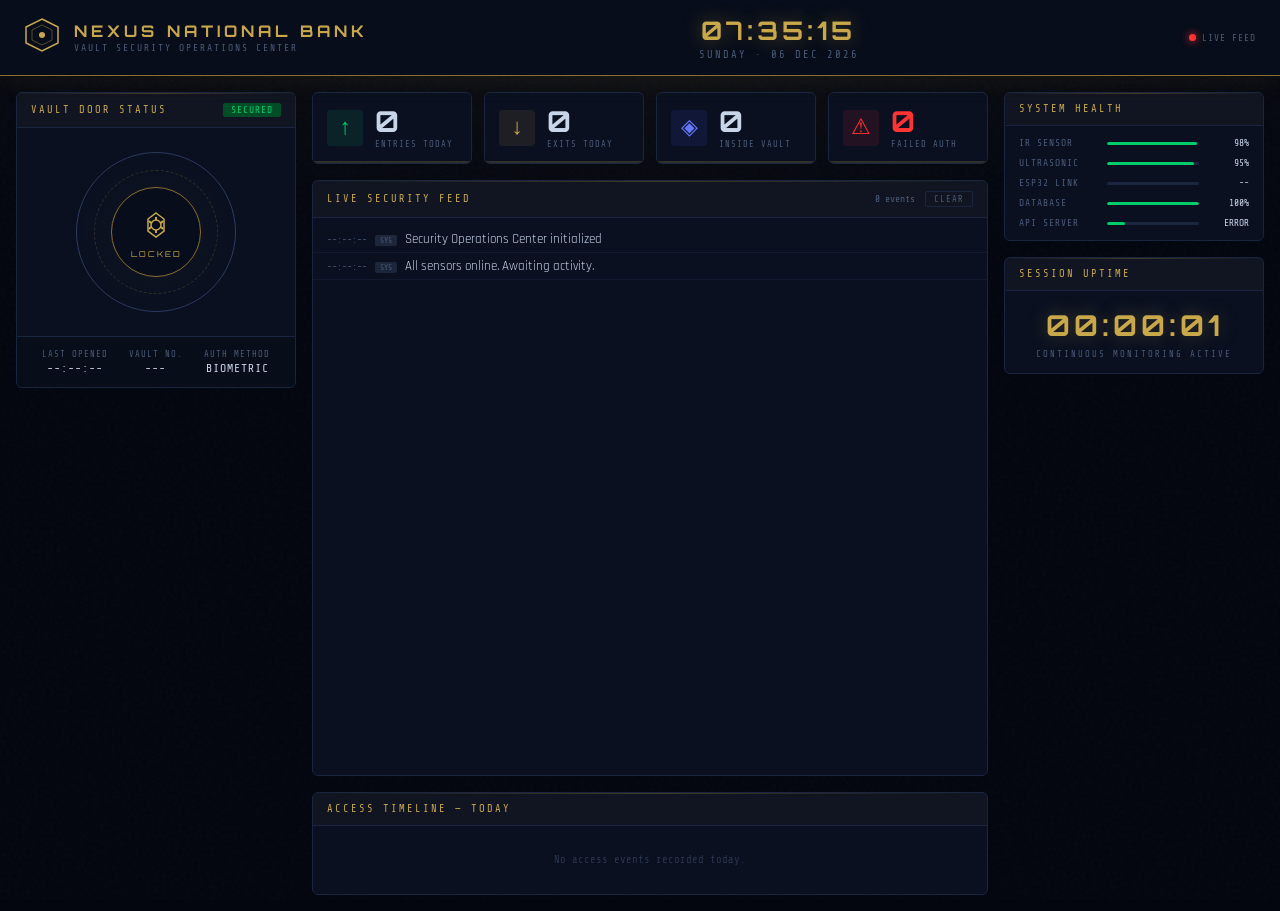
==== commit a0cdde7d: "removed live distance and uppar theft" ====
--- a/templates/index.html
+++ b/templates/index.html
@@ -1,49 +1,3 @@
-<!-- <!DOCTYPE html>
-<html lang="en">
-<head>
-  <meta charset="UTF-8">
-  <meta name="viewport" content="width=device-width, initial-scale=1.0, maximum-scale=1.0, user-scalable=no">
-  <title>Vault Security Terminal</title>
-  <link rel="stylesheet" href="/static/style.css">
-</head>
-<body>
-  <header>
-    <h1>VAULT-OS SECURITY SYSTEM</h1>
-    <div class="status-indicator" id="sysStatus">SYSTEM SECURE</div>
-  </header>
-  
-  <div class="main-container">
-    <div class="radar-box">
-      <div class="radar-text">APPROACH DISTANCE</div>
-      <div class="distance-display" id="distance">-- cm</div>
-      <div class="radar-line"></div>
-    </div>
-
-    <div class="log-container">
-      <div class="log-header">LIVE SECURITY LOG</div>
-      <div class="log-window" id="logWindow">
-        <p class="log-entry system">[SYSTEM] Terminal initialized...</p>
-        <p class="log-entry system">[SYSTEM] Awaiting biometric input...</p>
-      </div>
-    </div>
-  </div>
-
-  <div id="authModal" class="modal">
-    <div class="modal-content" id="modalBox">
-      <div class="scan-line"></div>
-      <h2 class="alert-text">BIOMETRIC TRIGGERED</h2>
-      <p class="sub-text">IDENTITY VERIFICATION REQUIRED</p>
-      <input type="text" id="clientId" placeholder="CLIENT ID" autocomplete="off">
-      <input type="password" id="clientPass" placeholder="PASSWORD" autocomplete="off">
-      <button onclick="attemptLogin()" id="authBtn">AUTHORIZE</button>
-      <div id="statusMsg" class="msg"></div>
-    </div>
-  </div>
-
-  <script src="/static/script.js"></script>
-</body>
-</html> -->
-
 <!DOCTYPE html>
 <html lang="en">
 <head>
@@ -72,13 +26,6 @@
       <div class="date-display" id="dateDisplay">---</div>
     </div>
     <div class="header-right">
-      <div class="threat-level">
-        <span class="threat-label">THREAT LEVEL</span>
-        <div class="threat-bar">
-          <div class="threat-fill" id="threatFill"></div>
-        </div>
-        <span class="threat-text" id="threatText">LOW</span>
-      </div>
       <div class="connection-status">
         <span class="conn-dot" id="connDot"></span>
         <span class="conn-label">LIVE FEED</span>
@@ -87,11 +34,7 @@
   </header>
 
   <div class="grid-layout">
-
-    <!-- LEFT COLUMN -->
     <div class="left-col">
-
-      <!-- Vault Door Status -->
       <div class="panel vault-status-panel">
         <div class="panel-header">
           <span class="panel-title">VAULT DOOR STATUS</span>
@@ -133,45 +76,9 @@
           </div>
         </div>
       </div>
-
-      <!-- Proximity Sensor -->
-      <div class="panel proximity-panel">
-        <div class="panel-header">
-          <span class="panel-title">PROXIMITY SENSOR</span>
-          <span class="sensor-live"><span class="pulse-dot"></span>ACTIVE</span>
-        </div>
-        <div class="proximity-display">
-          <div class="proximity-arc-wrap">
-            <svg viewBox="0 0 200 120" class="arc-svg">
-              <defs>
-                <linearGradient id="arcGrad" x1="0%" y1="0%" x2="100%" y2="0%">
-                  <stop offset="0%" stop-color="#00ff88"/>
-                  <stop offset="60%" stop-color="#c9a84c"/>
-                  <stop offset="100%" stop-color="#ff3333"/>
-                </linearGradient>
-              </defs>
-              <path d="M 20 100 A 80 80 0 0 1 180 100" fill="none" stroke="#1a2035" stroke-width="12"/>
-              <path d="M 20 100 A 80 80 0 0 1 180 100" fill="none" stroke="url(#arcGrad)" stroke-width="12" stroke-dasharray="251" stroke-dashoffset="251" id="arcProgress" style="transition: stroke-dashoffset 0.5s ease;"/>
-              <circle cx="100" cy="100" r="6" fill="#c9a84c" id="arcNeedle" style="transform-origin: 100px 100px; transform: rotate(-90deg); transition: transform 0.5s ease;"/>
-            </svg>
-          </div>
-          <div class="distance-readout">
-            <div class="dist-value" id="distance">--</div>
-            <div class="dist-unit">cm</div>
-          </div>
-        </div>
-        <div class="proximity-zones">
-          <div class="zone zone-safe">SAFE &gt;150cm</div>
-          <div class="zone zone-caution">CAUTION 50-150</div>
-          <div class="zone zone-alert">ALERT &lt;50cm</div>
-        </div>
-      </div>
-    </div>
-
-    <!-- CENTER COLUMN -->
+    </div>
+
     <div class="center-col">
-
-      <!-- Stats Row -->
       <div class="stats-row">
         <div class="stat-card">
           <div class="stat-icon entry-icon">↑</div>
@@ -203,7 +110,6 @@
         </div>
       </div>
 
-      <!-- Live Security Log -->
       <div class="panel log-panel">
         <div class="panel-header">
           <span class="panel-title">LIVE SECURITY FEED</span>
@@ -226,7 +132,6 @@
         </div>
       </div>
 
-      <!-- Activity Timeline -->
       <div class="panel timeline-panel">
         <div class="panel-header">
           <span class="panel-title">ACCESS TIMELINE — TODAY</span>
@@ -237,36 +142,7 @@
       </div>
     </div>
 
-    <!-- RIGHT COLUMN -->
     <div class="right-col">
-
-      <!-- Authorized Clients -->
-      <div class="panel clients-panel">
-        <div class="panel-header">
-          <span class="panel-title">REGISTERED CLIENTS</span>
-          <span class="online-count"><span id="onlineClients">2</span> REGISTERED</span>
-        </div>
-        <div class="client-list">
-          <div class="client-row">
-            <div class="client-avatar">AD</div>
-            <div class="client-info">
-              <div class="client-name">ADMIN</div>
-              <div class="client-meta">Vault V-770 · Level 5</div>
-            </div>
-            <div class="client-status status-active">ACTIVE</div>
-          </div>
-          <div class="client-row">
-            <div class="client-avatar">U1</div>
-            <div class="client-info">
-              <div class="client-name">USER1</div>
-              <div class="client-meta">Vault V-102 · Level 2</div>
-            </div>
-            <div class="client-status status-active">ACTIVE</div>
-          </div>
-        </div>
-      </div>
-
-      <!-- System Health -->
       <div class="panel health-panel">
         <div class="panel-header">
           <span class="panel-title">SYSTEM HEALTH</span>
@@ -300,7 +176,6 @@
         </div>
       </div>
 
-      <!-- Uptime -->
       <div class="panel uptime-panel">
         <div class="panel-header">
           <span class="panel-title">SESSION UPTIME</span>
@@ -311,7 +186,6 @@
     </div>
   </div>
 
-  <!-- AUTH MODAL -->
   <div id="authModal" class="modal-overlay">
     <div class="modal-frame" id="modalBox">
       <div class="modal-scan-bar"></div>
--- a/static/style.css
+++ b/static/style.css
@@ -1,38 +1,3 @@
-/* :root { --bg: #050914; --panel: #0d1527; --accent: #00ff88; --alert: #ff3333; --text: #e2e8f0; --dim: #64748b; }
-body { margin: 0; background-color: var(--bg); color: var(--text); font-family: 'Courier New', Courier, monospace; overflow-x: hidden; }
-
-header { border-bottom: 1px solid var(--accent); padding: 15px; text-align: center; background: #000; box-shadow: 0 0 15px rgba(0,255,136,0.2); }
-h1 { color: var(--accent); margin: 0; font-size: 1.2rem; letter-spacing: 3px; }
-.status-indicator { font-size: 0.8rem; color: var(--accent); margin-top: 5px; font-weight: bold; }
-
-.main-container { padding: 20px; display: flex; flex-direction: column; gap: 20px; }
-
-.radar-box { background: var(--panel); border: 1px solid #1e293b; border-radius: 8px; padding: 20px; text-align: center; position: relative; overflow: hidden; }
-.radar-text { color: var(--dim); font-size: 0.9rem; letter-spacing: 2px; }
-.distance-display { font-size: 3rem; color: #fff; text-shadow: 0 0 10px var(--accent); margin: 10px 0; font-weight: bold; }
-.radar-line { width: 100%; height: 2px; background: var(--accent); position: absolute; bottom: 0; left: 0; opacity: 0.5; animation: scan 2s linear infinite; }
-@keyframes scan { 0% { transform: translateY(-100px); opacity: 0; } 50% { opacity: 0.8; } 100% { transform: translateY(0); opacity: 0; } }
-
-.log-container { background: #000; border: 1px solid #1e293b; border-radius: 8px; display: flex; flex-direction: column; height: 250px; }
-.log-header { background: #1e293b; padding: 10px; font-size: 0.8rem; font-weight: bold; color: #fff; letter-spacing: 1px; }
-.log-window { padding: 10px; overflow-y: auto; flex-grow: 1; font-size: 0.85rem; display: flex; flex-direction: column; gap: 5px; scroll-behavior: smooth; }
-.log-entry { margin: 0; }
-.log-entry.system { color: var(--dim); }
-.log-entry.alert { color: var(--alert); }
-.log-entry.success { color: var(--accent); }
-
-.modal { display: none; position: fixed; top: 0; left: 0; width: 100%; height: 100%; background: rgba(5, 9, 20, 0.95); z-index: 100; backdrop-filter: blur(8px); }
-.modal-content { position: absolute; top: 50%; left: 50%; transform: translate(-50%, -50%); width: 85%; max-width: 350px; background: var(--panel); padding: 30px; border: 1px solid var(--alert); box-shadow: 0 0 30px rgba(255, 51, 51, 0.3); text-align: center; overflow: hidden; }
-.scan-line { width: 100%; height: 5px; background: var(--alert); position: absolute; top: 0; left: 0; opacity: 0.5; animation: scan 3s linear infinite; }
-
-.alert-text { color: var(--alert); margin-top: 0; letter-spacing: 2px; }
-.sub-text { color: var(--dim); font-size: 0.8rem; margin-bottom: 20px; }
-
-input { width: 90%; padding: 12px; margin: 8px 0; background: #000; color: var(--accent); border: 1px solid var(--dim); font-family: inherit; text-align: center; letter-spacing: 2px; }
-input:focus { outline: none; border-color: var(--accent); box-shadow: 0 0 10px rgba(0,255,136,0.3); }
-button { width: 100%; padding: 15px; margin-top: 15px; background: var(--alert); color: #fff; border: none; font-family: inherit; font-weight: bold; font-size: 1.1rem; cursor: pointer; letter-spacing: 2px; transition: 0.2s; }
-button:active { transform: scale(0.98); }
-.msg { margin-top: 15px; font-weight: bold; font-size: 0.9rem; min-height: 20px; } */
 @import url('https://fonts.googleapis.com/css2?family=Share+Tech+Mono&family=Rajdhani:wght@400;500;600;700&family=Orbitron:wght@400;700;900&display=swap');
 
 :root {
@@ -87,9 +52,7 @@
 }
 
 .header-left { display: flex; align-items: center; gap: 14px; }
-
 .logo-mark { flex-shrink: 0; }
-
 .bank-name {
   font-family: var(--display);
   font-size: 1rem; font-weight: 700;
@@ -120,12 +83,6 @@
 }
 
 .header-right { display: flex; flex-direction: column; align-items: flex-end; gap: 8px; }
-
-.threat-level { display: flex; align-items: center; gap: 8px; }
-.threat-label { font-family: var(--mono); font-size: 0.6rem; color: var(--text-dim); letter-spacing: 1px; }
-.threat-bar { width: 80px; height: 4px; background: var(--panel-border); border-radius: 2px; overflow: hidden; }
-.threat-fill { height: 100%; width: 15%; background: var(--green); border-radius: 2px; transition: width 1s ease, background 1s ease; }
-.threat-text { font-family: var(--mono); font-size: 0.65rem; color: var(--green); letter-spacing: 1px; width: 28px; }
 
 .connection-status { display: flex; align-items: center; gap: 6px; }
 .conn-dot {
@@ -164,7 +121,6 @@
   background: linear-gradient(90deg, transparent, var(--gold-dim), transparent);
   opacity: 0.4;
 }
-
 .panel-header {
   display: flex; align-items: center; justify-content: space-between;
   padding: 10px 14px;
@@ -187,8 +143,6 @@
 .panel-badge.alert { background: var(--red-dim); color: var(--red); }
 
 /* ===== VAULT STATUS ===== */
-.vault-status-panel { }
-
 .vault-visual {
   display: flex; align-items: center; justify-content: center;
   padding: 24px 0;
@@ -229,7 +183,6 @@
   font-family: var(--display); font-size: 0.5rem;
   letter-spacing: 2px; color: inherit;
 }
-
 @keyframes rotate { from{transform:rotate(0deg)} to{transform:rotate(360deg)} }
 
 .vault-detail-row {
@@ -242,58 +195,8 @@
 .vd-label { font-family: var(--mono); font-size: 0.55rem; color: var(--text-dim); letter-spacing: 1px; }
 .vd-value { font-family: var(--mono); font-size: 0.72rem; color: var(--text); letter-spacing: 1px; }
 
-/* ===== PROXIMITY ===== */
-.sensor-live {
-  display: flex; align-items: center; gap: 5px;
-  font-family: var(--mono); font-size: 0.6rem; color: var(--green);
-}
-.pulse-dot {
-  width: 6px; height: 6px; border-radius: 50%;
-  background: var(--green);
-  animation: connPulse 1.5s infinite;
-}
-
-.proximity-display {
-  display: flex; align-items: center; justify-content: center;
-  padding: 10px 14px 0;
-  gap: 16px;
-}
-.proximity-arc-wrap { flex: 1; max-width: 140px; }
-.arc-svg { width: 100%; }
-
-.distance-readout {
-  display: flex; align-items: baseline; gap: 4px;
-}
-.dist-value {
-  font-family: var(--display); font-size: 2.4rem; font-weight: 700;
-  color: var(--gold);
-  text-shadow: 0 0 20px rgba(201,168,76,0.3);
-  line-height: 1;
-  min-width: 60px; text-align: right;
-}
-.dist-unit {
-  font-family: var(--mono); font-size: 0.85rem; color: var(--text-dim);
-}
-
-.proximity-zones {
-  display: flex; justify-content: space-between;
-  padding: 10px 14px 14px;
-  gap: 4px;
-}
-.zone {
-  flex: 1; text-align: center;
-  font-family: var(--mono); font-size: 0.5rem;
-  padding: 4px 2px; border-radius: 2px;
-  letter-spacing: 0.5px;
-}
-.zone-safe { background: rgba(0,204,106,0.08); color: #00cc6a; border: 1px solid rgba(0,204,106,0.2); }
-.zone-caution { background: rgba(201,168,76,0.08); color: var(--gold); border: 1px solid rgba(201,168,76,0.2); }
-.zone-alert { background: rgba(255,51,51,0.08); color: var(--red); border: 1px solid rgba(255,51,51,0.2); }
-
 /* ===== STATS ROW ===== */
-.stats-row {
-  display: grid; grid-template-columns: repeat(4, 1fr); gap: 12px;
-}
+.stats-row { display: grid; grid-template-columns: repeat(4, 1fr); gap: 12px; }
 .stat-card {
   background: var(--panel);
   border: 1px solid var(--panel-border);
@@ -343,7 +246,6 @@
   transition: border-color 0.2s, color 0.2s;
 }
 .clear-btn:hover { border-color: var(--gold-dim); color: var(--gold); }
-
 .log-window {
   height: 240px; overflow-y: auto;
   padding: 8px 0;
@@ -372,7 +274,6 @@
 @keyframes fadeIn { from{opacity:0;transform:translateY(-4px)} to{opacity:1;transform:translateY(0)} }
 
 /* ===== TIMELINE ===== */
-.timeline-panel {}
 .timeline {
   padding: 12px 14px;
   max-height: 120px; overflow-y: auto;
@@ -385,40 +286,12 @@
   border-bottom: 1px solid var(--panel-border);
   animation: fadeIn 0.3s ease;
 }
-.timeline-dot {
-  width: 8px; height: 8px; border-radius: 50%; flex-shrink: 0;
-}
+.timeline-dot { width: 8px; height: 8px; border-radius: 50%; flex-shrink: 0; }
 .tl-success .timeline-dot { background: var(--green); box-shadow: 0 0 6px var(--green); }
 .tl-fail .timeline-dot { background: var(--red); box-shadow: 0 0 6px var(--red); }
 .tl-time { font-family: var(--mono); font-size: 0.6rem; color: var(--text-dim); flex-shrink: 0; }
 .tl-user { font-family: var(--ui); font-size: 0.8rem; font-weight: 600; color: var(--text); flex: 1; }
 .tl-vault { font-family: var(--mono); font-size: 0.6rem; color: var(--gold); }
-
-/* ===== CLIENTS ===== */
-.online-count { font-family: var(--mono); font-size: 0.6rem; color: var(--text-dim); letter-spacing: 1px; }
-.client-list { padding: 10px 0; }
-.client-row {
-  display: flex; align-items: center; gap: 10px;
-  padding: 10px 14px;
-  border-bottom: 1px solid var(--panel-border);
-}
-.client-row:last-child { border-bottom: none; }
-.client-avatar {
-  width: 34px; height: 34px; border-radius: 3px;
-  background: rgba(201,168,76,0.1);
-  border: 1px solid var(--gold-dim);
-  display: flex; align-items: center; justify-content: center;
-  font-family: var(--display); font-size: 0.6rem; color: var(--gold);
-  flex-shrink: 0;
-}
-.client-name { font-family: var(--ui); font-size: 0.85rem; font-weight: 600; color: var(--text); }
-.client-meta { font-family: var(--mono); font-size: 0.55rem; color: var(--text-dim); letter-spacing: 1px; margin-top: 2px; }
-.client-status {
-  font-family: var(--mono); font-size: 0.55rem;
-  padding: 2px 7px; border-radius: 2px; margin-left: auto;
-  letter-spacing: 1px;
-}
-.status-active { background: rgba(0,204,106,0.1); color: var(--green); border: 1px solid rgba(0,204,106,0.2); }
 
 /* ===== HEALTH ===== */
 .health-list { padding: 12px 14px; display: flex; flex-direction: column; gap: 10px; }
@@ -585,7 +458,6 @@
   animation: successPop 0.4s ease;
 }
 @keyframes successPop { 0%{transform:scale(0)} 60%{transform:scale(1.15)} 100%{transform:scale(1)} }
-.check-svg { color: var(--green); font-size: 2rem; }
 .success-title {
   font-family: var(--display); font-size: 1.2rem; font-weight: 700;
   color: var(--green); letter-spacing: 4px; margin-bottom: 8px;
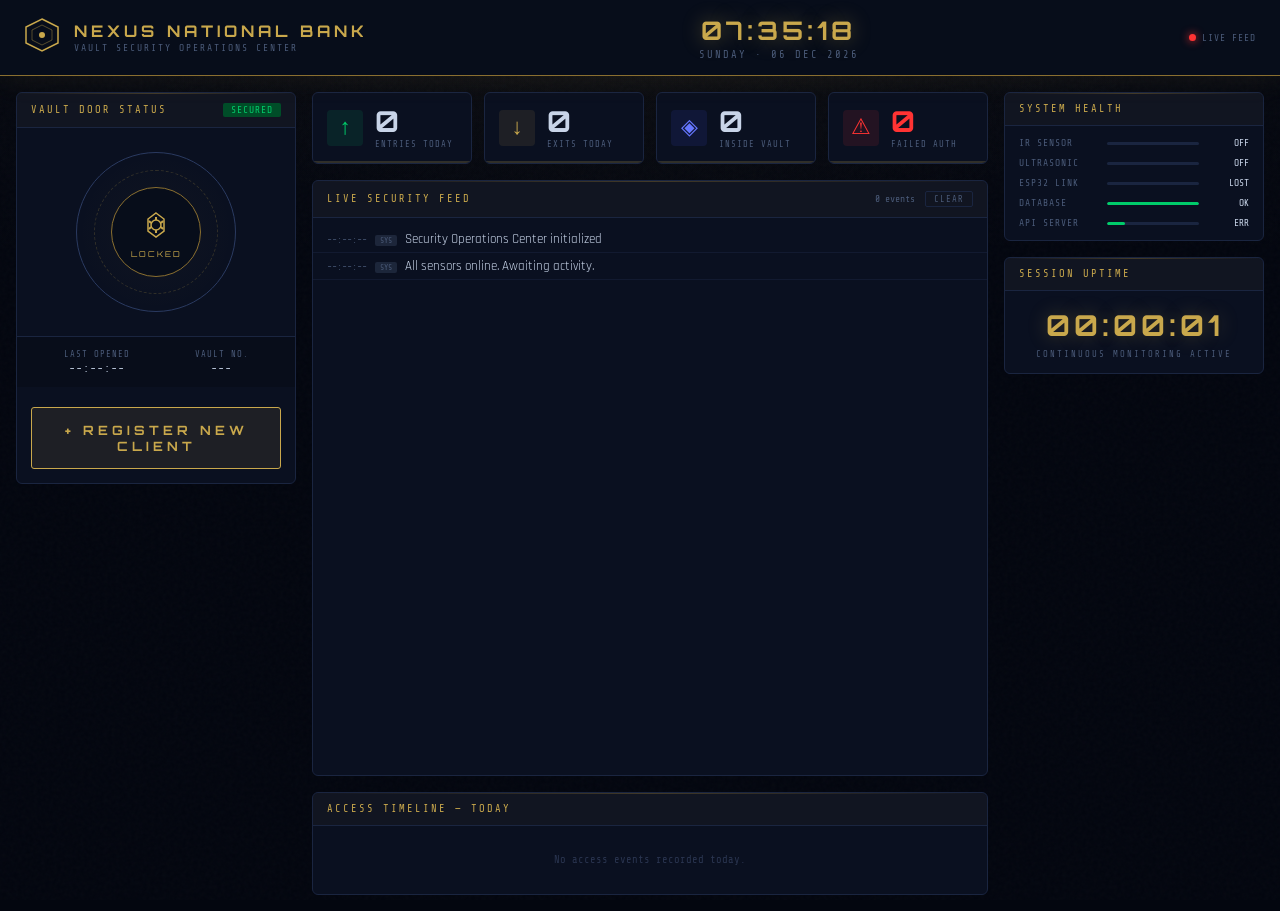
==== commit 66c7f908: "added registration from" ====
--- a/templates/index.html
+++ b/templates/index.html
@@ -70,10 +70,11 @@
             <span class="vd-label">VAULT NO.</span>
             <span class="vd-value" id="vaultNo">---</span>
           </div>
-          <div class="vault-detail">
-            <span class="vd-label">AUTH METHOD</span>
-            <span class="vd-value">BIOMETRIC</span>
-          </div>
+        </div>
+        <div style="padding: 14px;">
+          <button class="auth-btn" style="border-color: var(--gold); color: var(--gold); background: rgba(201,168,76,0.1);" onclick="openRegModal()">
+            + REGISTER NEW CLIENT
+          </button>
         </div>
       </div>
     </div>
@@ -150,13 +151,13 @@
         <div class="health-list">
           <div class="health-row">
             <span class="health-label">IR SENSOR</span>
-            <div class="health-bar-wrap"><div class="health-bar" style="width:98%"></div></div>
-            <span class="health-val">98%</span>
+            <div class="health-bar-wrap"><div class="health-bar" id="irBar" style="width:0%"></div></div>
+            <span class="health-val" id="irVal">--</span>
           </div>
           <div class="health-row">
             <span class="health-label">ULTRASONIC</span>
-            <div class="health-bar-wrap"><div class="health-bar" style="width:95%"></div></div>
-            <span class="health-val">95%</span>
+            <div class="health-bar-wrap"><div class="health-bar" id="ultraBar" style="width:0%"></div></div>
+            <span class="health-val" id="ultraVal">--</span>
           </div>
           <div class="health-row">
             <span class="health-label">ESP32 LINK</span>
@@ -165,8 +166,8 @@
           </div>
           <div class="health-row">
             <span class="health-label">DATABASE</span>
-            <div class="health-bar-wrap"><div class="health-bar" style="width:100%"></div></div>
-            <span class="health-val">100%</span>
+            <div class="health-bar-wrap"><div class="health-bar" id="dbBar" style="width:100%"></div></div>
+            <span class="health-val" id="dbVal">OK</span>
           </div>
           <div class="health-row">
             <span class="health-label">API SERVER</span>
@@ -188,40 +189,37 @@
 
   <div id="authModal" class="modal-overlay">
     <div class="modal-frame" id="modalBox">
-      <div class="modal-scan-bar"></div>
-      <div class="modal-header-strip">
-        <svg width="20" height="20" viewBox="0 0 20 20"><polygon points="10,1 19,5.5 19,14.5 10,19 1,14.5 1,5.5" fill="none" stroke="#ff3333" stroke-width="1"/></svg>
-        <span>NEXUS SECURITY — IDENTITY VERIFICATION</span>
-      </div>
-      <div class="modal-body">
-        <div class="biometric-icon" id="biometricIcon">
-          <svg width="64" height="64" viewBox="0 0 64 64">
-            <circle cx="32" cy="20" r="10" fill="none" stroke="#ff3333" stroke-width="1.5"/>
-            <path d="M12 56 Q12 40 32 40 Q52 40 52 56" fill="none" stroke="#ff3333" stroke-width="1.5"/>
-            <circle cx="32" cy="20" r="3" fill="#ff3333" opacity="0.5"/>
-            <path d="M18 8 Q32 2 46 8" fill="none" stroke="#ff3333" stroke-width="1" stroke-dasharray="3,2" opacity="0.6"/>
-          </svg>
-          <div class="biometric-pulse"></div>
-        </div>
-        <h2 class="modal-title">BIOMETRIC ALERT</h2>
-        <p class="modal-subtitle">UNAUTHORIZED PROXIMITY DETECTED<br>CREDENTIAL VERIFICATION REQUIRED</p>
+      </div>
+  </div>
+
+  <div id="regModal" class="modal-overlay">
+    <div class="modal-frame" id="regBox" style="border-color: var(--gold); box-shadow: 0 0 60px rgba(201,168,76,0.1);">
+      <div class="modal-scan-bar" style="background: linear-gradient(90deg, transparent, var(--gold), transparent);"></div>
+      <div class="modal-header-strip" style="background: rgba(201,168,76,0.08); border-color: rgba(201,168,76,0.2); color: var(--gold);">
+        <span>NEXUS SECURITY — NEW CLIENT ENROLLMENT</span>
+        <button style="background:none;border:none;color:var(--gold);cursor:pointer;float:right;" onclick="closeRegModal()">✖</button>
+      </div>
+      <div class="modal-body" id="regBody">
+        <h2 class="modal-title" style="color: var(--gold);">CLIENT REGISTRATION</h2>
+        <p class="modal-subtitle">ENTER DETAILS TO ALLOCATE PERMANENT VAULT</p>
+        
         <div class="input-group">
-          <label class="input-label">CLIENT IDENTIFIER</label>
-          <input type="text" id="clientId" placeholder="Enter your ID" autocomplete="off" class="auth-input">
+          <label class="input-label">FULL NAME</label>
+          <input type="text" id="regName" placeholder="Client Name" autocomplete="off" class="auth-input">
         </div>
         <div class="input-group">
-          <label class="input-label">SECURITY PASSPHRASE</label>
-          <input type="password" id="clientPass" placeholder="Enter password" autocomplete="off" class="auth-input">
-        </div>
-        <button onclick="attemptLogin()" id="authBtn" class="auth-btn">
-          <span id="authBtnText">AUTHORIZE ACCESS</span>
+          <label class="input-label">NEW USER ID</label>
+          <input type="text" id="regId" placeholder="Unique User ID" autocomplete="off" class="auth-input">
+        </div>
+        <div class="input-group">
+          <label class="input-label">ASSIGN PASSWORD</label>
+          <input type="password" id="regPass" placeholder="Password" autocomplete="off" class="auth-input">
+        </div>
+        
+        <button onclick="submitRegistration()" id="regBtn" class="auth-btn" style="border-color: var(--gold); color: var(--gold); background: rgba(201,168,76,0.1);">
+          <span id="regBtnText">REGISTER CLIENT</span>
         </button>
-        <div id="statusMsg" class="status-msg"></div>
-        <div class="attempt-indicator" id="attemptIndicator">
-          <span class="attempt-pip active"></span>
-          <span class="attempt-pip active"></span>
-          <span class="attempt-pip active"></span>
-        </div>
+        <div id="regMsg" class="status-msg"></div>
       </div>
     </div>
   </div>
--- a/static/style.css
+++ b/static/style.css
@@ -41,7 +41,6 @@
   background-image: url("data:image/svg+xml,%3Csvg viewBox='0 0 256 256' xmlns='http://www.w3.org/2000/svg'%3E%3Cfilter id='n'%3E%3CfeTurbulence type='fractalNoise' baseFrequency='0.9' numOctaves='4'/%3E%3C/filter%3E%3Crect width='100%25' height='100%25' filter='url(%23n)'/%3E%3C/svg%3E");
 }
 
-/* ===== HEADER ===== */
 header {
   display: flex; align-items: center; justify-content: space-between;
   padding: 14px 24px;
@@ -93,7 +92,6 @@
 .conn-label { font-family: var(--mono); font-size: 0.6rem; color: var(--text-dim); letter-spacing: 1px; }
 @keyframes connPulse { 0%,100%{opacity:1} 50%{opacity:0.4} }
 
-/* ===== GRID LAYOUT ===== */
 .grid-layout {
   display: grid;
   grid-template-columns: 280px 1fr 260px;
@@ -107,7 +105,6 @@
 .center-col { grid-area: center; display: flex; flex-direction: column; gap: 16px; }
 .right-col { grid-area: right; display: flex; flex-direction: column; gap: 16px; }
 
-/* ===== PANEL BASE ===== */
 .panel {
   background: var(--panel);
   border: 1px solid var(--panel-border);
@@ -142,7 +139,6 @@
 .panel-badge.open { background: rgba(201,168,76,0.15); color: var(--gold); }
 .panel-badge.alert { background: var(--red-dim); color: var(--red); }
 
-/* ===== VAULT STATUS ===== */
 .vault-visual {
   display: flex; align-items: center; justify-content: center;
   padding: 24px 0;
@@ -195,7 +191,6 @@
 .vd-label { font-family: var(--mono); font-size: 0.55rem; color: var(--text-dim); letter-spacing: 1px; }
 .vd-value { font-family: var(--mono); font-size: 0.72rem; color: var(--text); letter-spacing: 1px; }
 
-/* ===== STATS ROW ===== */
 .stats-row { display: grid; grid-template-columns: repeat(4, 1fr); gap: 12px; }
 .stat-card {
   background: var(--panel);
@@ -234,7 +229,6 @@
   margin-top: 3px;
 }
 
-/* ===== LOG ===== */
 .log-panel { flex: 1; }
 .log-controls { display: flex; align-items: center; gap: 10px; }
 .log-count { font-family: var(--mono); font-size: 0.6rem; color: var(--text-dim); }
@@ -273,7 +267,6 @@
 
 @keyframes fadeIn { from{opacity:0;transform:translateY(-4px)} to{opacity:1;transform:translateY(0)} }
 
-/* ===== TIMELINE ===== */
 .timeline {
   padding: 12px 14px;
   max-height: 120px; overflow-y: auto;
@@ -293,7 +286,6 @@
 .tl-user { font-family: var(--ui); font-size: 0.8rem; font-weight: 600; color: var(--text); flex: 1; }
 .tl-vault { font-family: var(--mono); font-size: 0.6rem; color: var(--gold); }
 
-/* ===== HEALTH ===== */
 .health-list { padding: 12px 14px; display: flex; flex-direction: column; gap: 10px; }
 .health-row { display: flex; align-items: center; gap: 8px; }
 .health-label { font-family: var(--mono); font-size: 0.6rem; color: var(--text-dim); letter-spacing: 1px; width: 80px; flex-shrink: 0; }
@@ -301,7 +293,6 @@
 .health-bar { height: 100%; background: var(--green); border-radius: 2px; transition: width 1s ease; }
 .health-val { font-family: var(--mono); font-size: 0.6rem; color: var(--text); width: 42px; text-align: right; }
 
-/* ===== UPTIME ===== */
 .uptime-panel { padding-bottom: 14px; }
 .uptime-display {
   font-family: var(--display); font-size: 1.8rem; font-weight: 700;
@@ -316,7 +307,6 @@
   letter-spacing: 2px;
 }
 
-/* ===== MODAL ===== */
 .modal-overlay {
   display: none;
   position: fixed; top: 0; left: 0; width: 100%; height: 100%;
@@ -443,7 +433,6 @@
 .attempt-pip.used { background: var(--red); border-color: var(--red); }
 .attempt-pip.empty { background: transparent; border-color: var(--text-muted); }
 
-/* ===== SUCCESS STATE ===== */
 .modal-frame.success-state { border-color: var(--green); box-shadow: 0 0 60px rgba(0,204,106,0.2); }
 .modal-frame.success-state .modal-scan-bar { background: linear-gradient(90deg, transparent, var(--green), transparent); }
 .modal-frame.success-state .modal-header-strip { background: rgba(0,204,106,0.08); border-color: rgba(0,204,106,0.2); color: var(--green); }
@@ -487,7 +476,6 @@
   margin-top: 8px; letter-spacing: 1px;
 }
 
-/* ===== RESPONSIVE ===== */
 @media (max-width: 1100px) {
   .grid-layout { grid-template-columns: 260px 1fr; grid-template-areas: "left center" "right right"; }
   .right-col { grid-area: right; flex-direction: row; flex-wrap: wrap; }
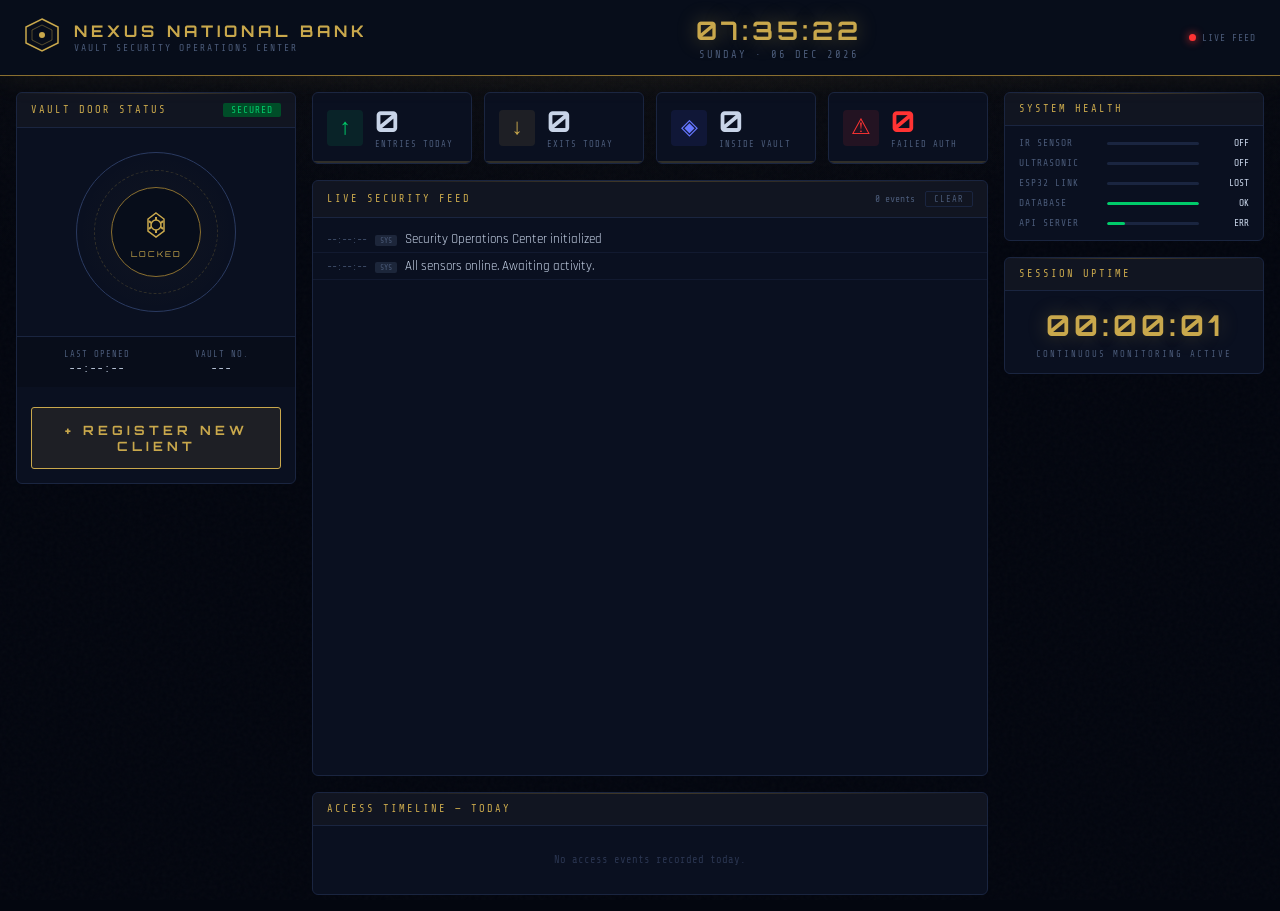
==== commit 47f1d8e2: "handeled some errors" ====
--- a/templates/index.html
+++ b/templates/index.html
@@ -200,27 +200,7 @@
         <button style="background:none;border:none;color:var(--gold);cursor:pointer;float:right;" onclick="closeRegModal()">✖</button>
       </div>
       <div class="modal-body" id="regBody">
-        <h2 class="modal-title" style="color: var(--gold);">CLIENT REGISTRATION</h2>
-        <p class="modal-subtitle">ENTER DETAILS TO ALLOCATE PERMANENT VAULT</p>
-        
-        <div class="input-group">
-          <label class="input-label">FULL NAME</label>
-          <input type="text" id="regName" placeholder="Client Name" autocomplete="off" class="auth-input">
-        </div>
-        <div class="input-group">
-          <label class="input-label">NEW USER ID</label>
-          <input type="text" id="regId" placeholder="Unique User ID" autocomplete="off" class="auth-input">
-        </div>
-        <div class="input-group">
-          <label class="input-label">ASSIGN PASSWORD</label>
-          <input type="password" id="regPass" placeholder="Password" autocomplete="off" class="auth-input">
-        </div>
-        
-        <button onclick="submitRegistration()" id="regBtn" class="auth-btn" style="border-color: var(--gold); color: var(--gold); background: rgba(201,168,76,0.1);">
-          <span id="regBtnText">REGISTER CLIENT</span>
-        </button>
-        <div id="regMsg" class="status-msg"></div>
-      </div>
+        </div>
     </div>
   </div>
 
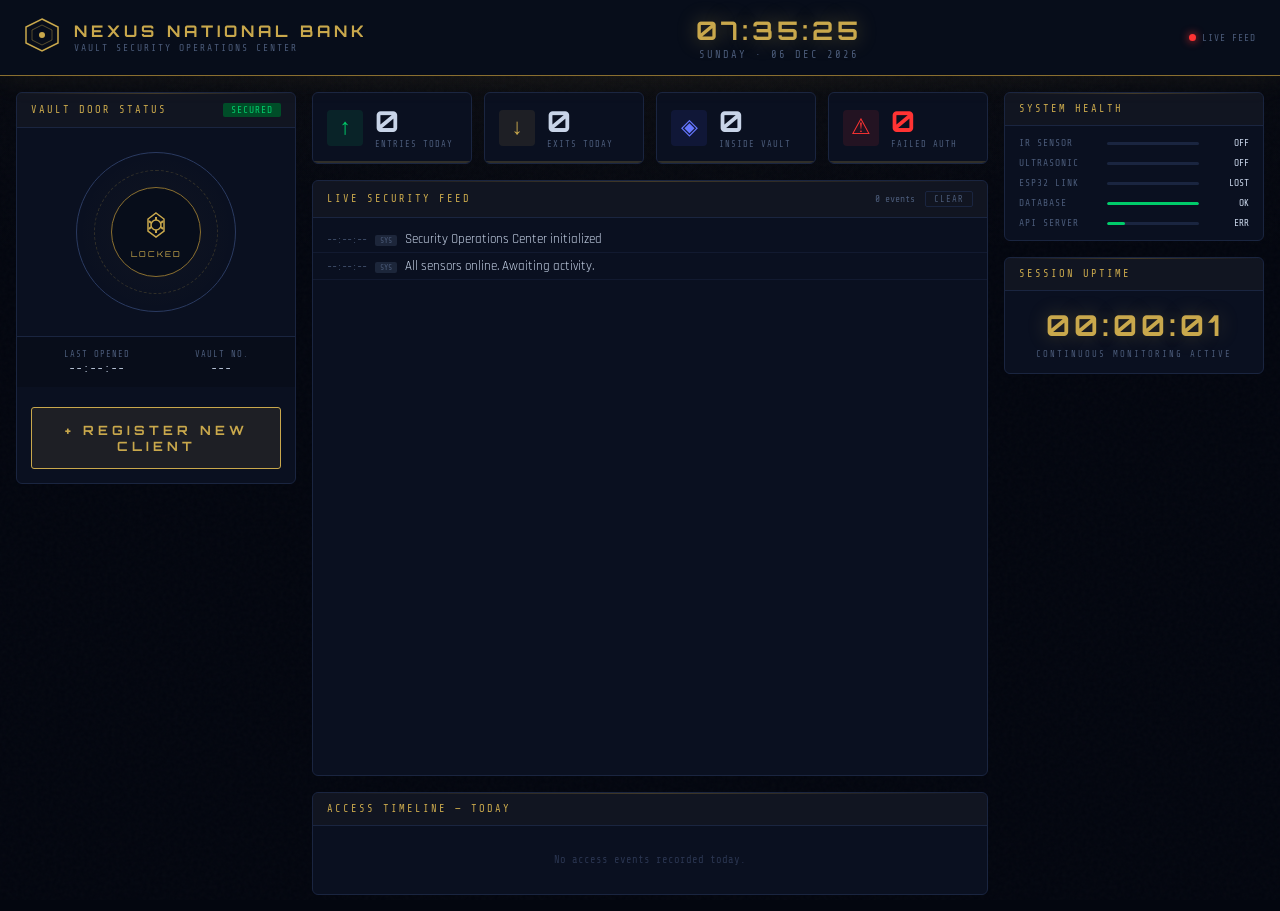
==== commit 85e0ea99: "added popup of the alert but still has a bug" ====
--- a/templates/index.html
+++ b/templates/index.html
@@ -204,6 +204,18 @@
     </div>
   </div>
 
+  <div id="alertModal" class="modal-overlay">
+    <div class="modal-frame" id="alertBox" style="border-color: var(--red); box-shadow: 0 0 80px rgba(255,51,51,0.3);">
+      <div class="modal-scan-bar"></div>
+      <div class="modal-header-strip">
+        <svg width="16" height="16" viewBox="0 0 20 20"><polygon points="10,1 19,5.5 19,14.5 10,19 1,14.5 1,5.5" fill="none" stroke="#ff3333" stroke-width="1"/></svg>
+        <span>NEXUS SECURITY — CRITICAL ALERT</span>
+      </div>
+      <div class="modal-body" id="alertBody">
+        </div>
+    </div>
+  </div>
+
   <script src="/static/script.js"></script>
 </body>
 </html>
